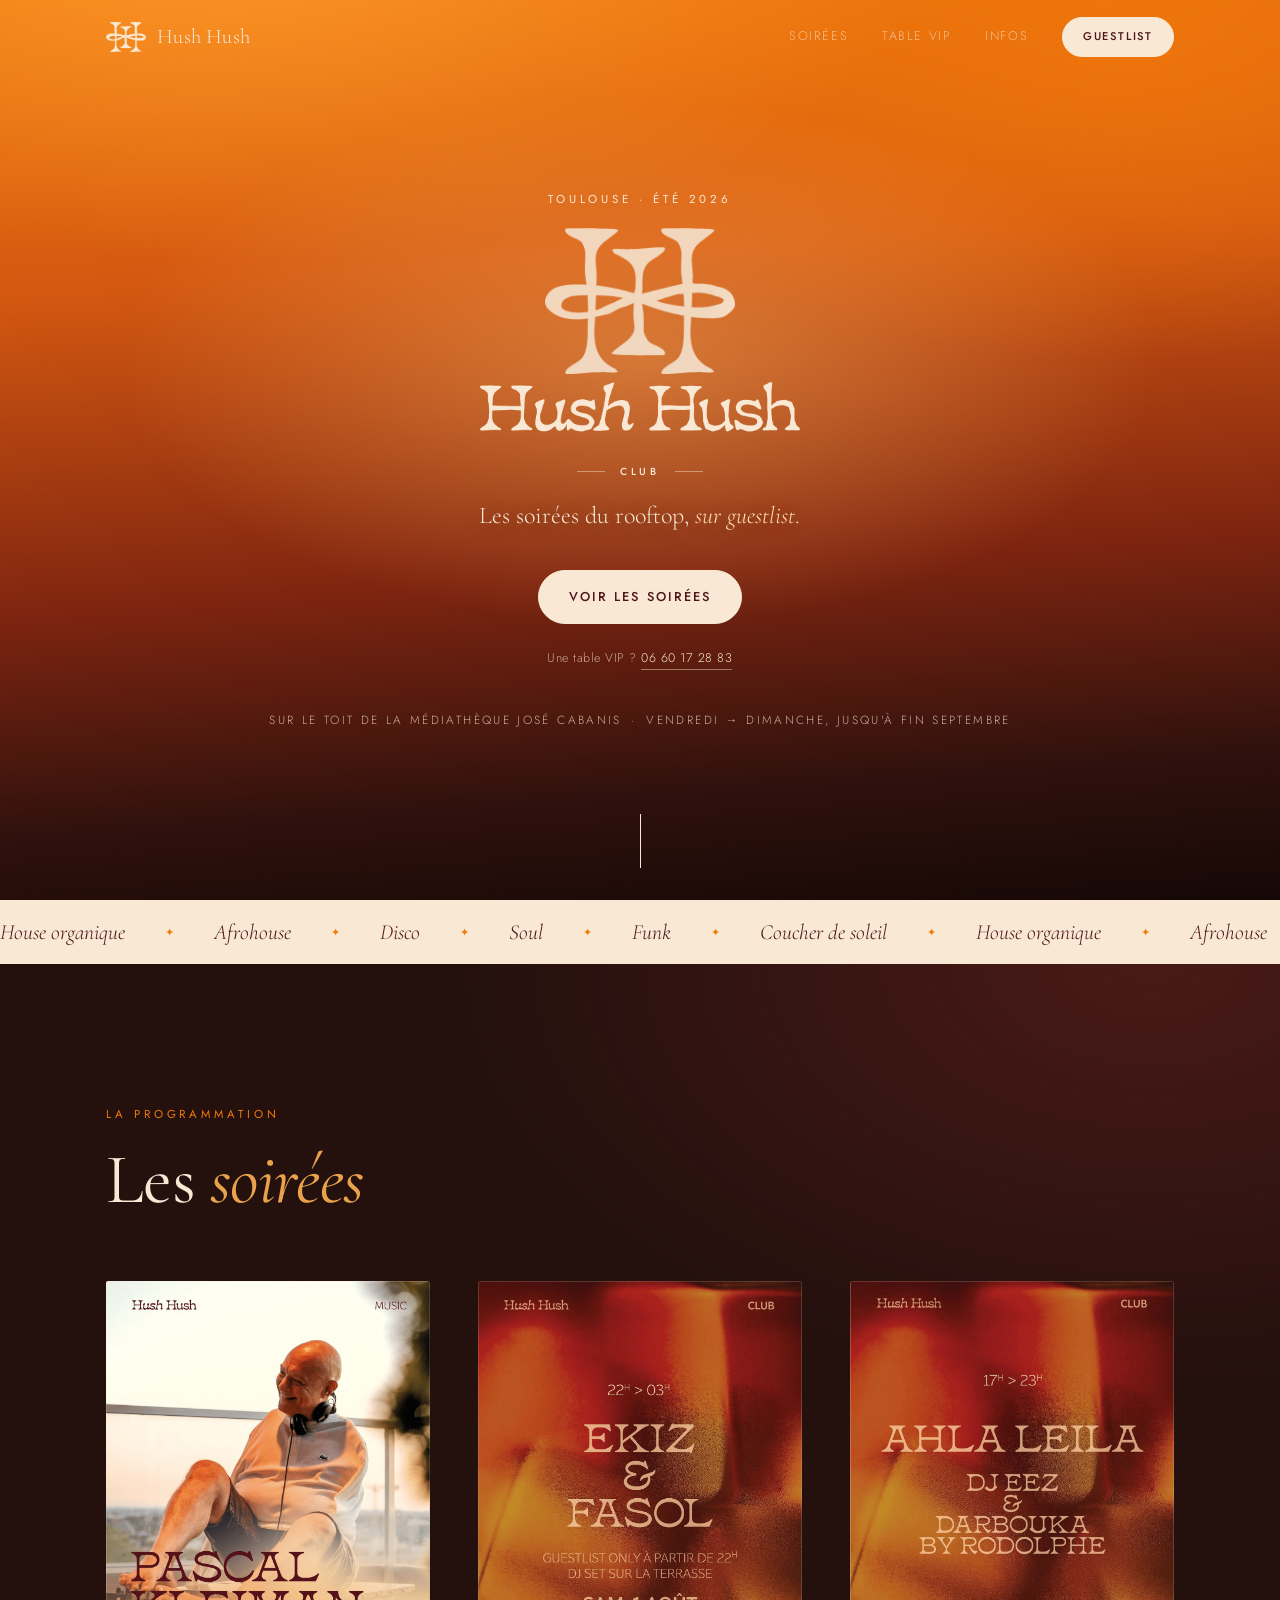
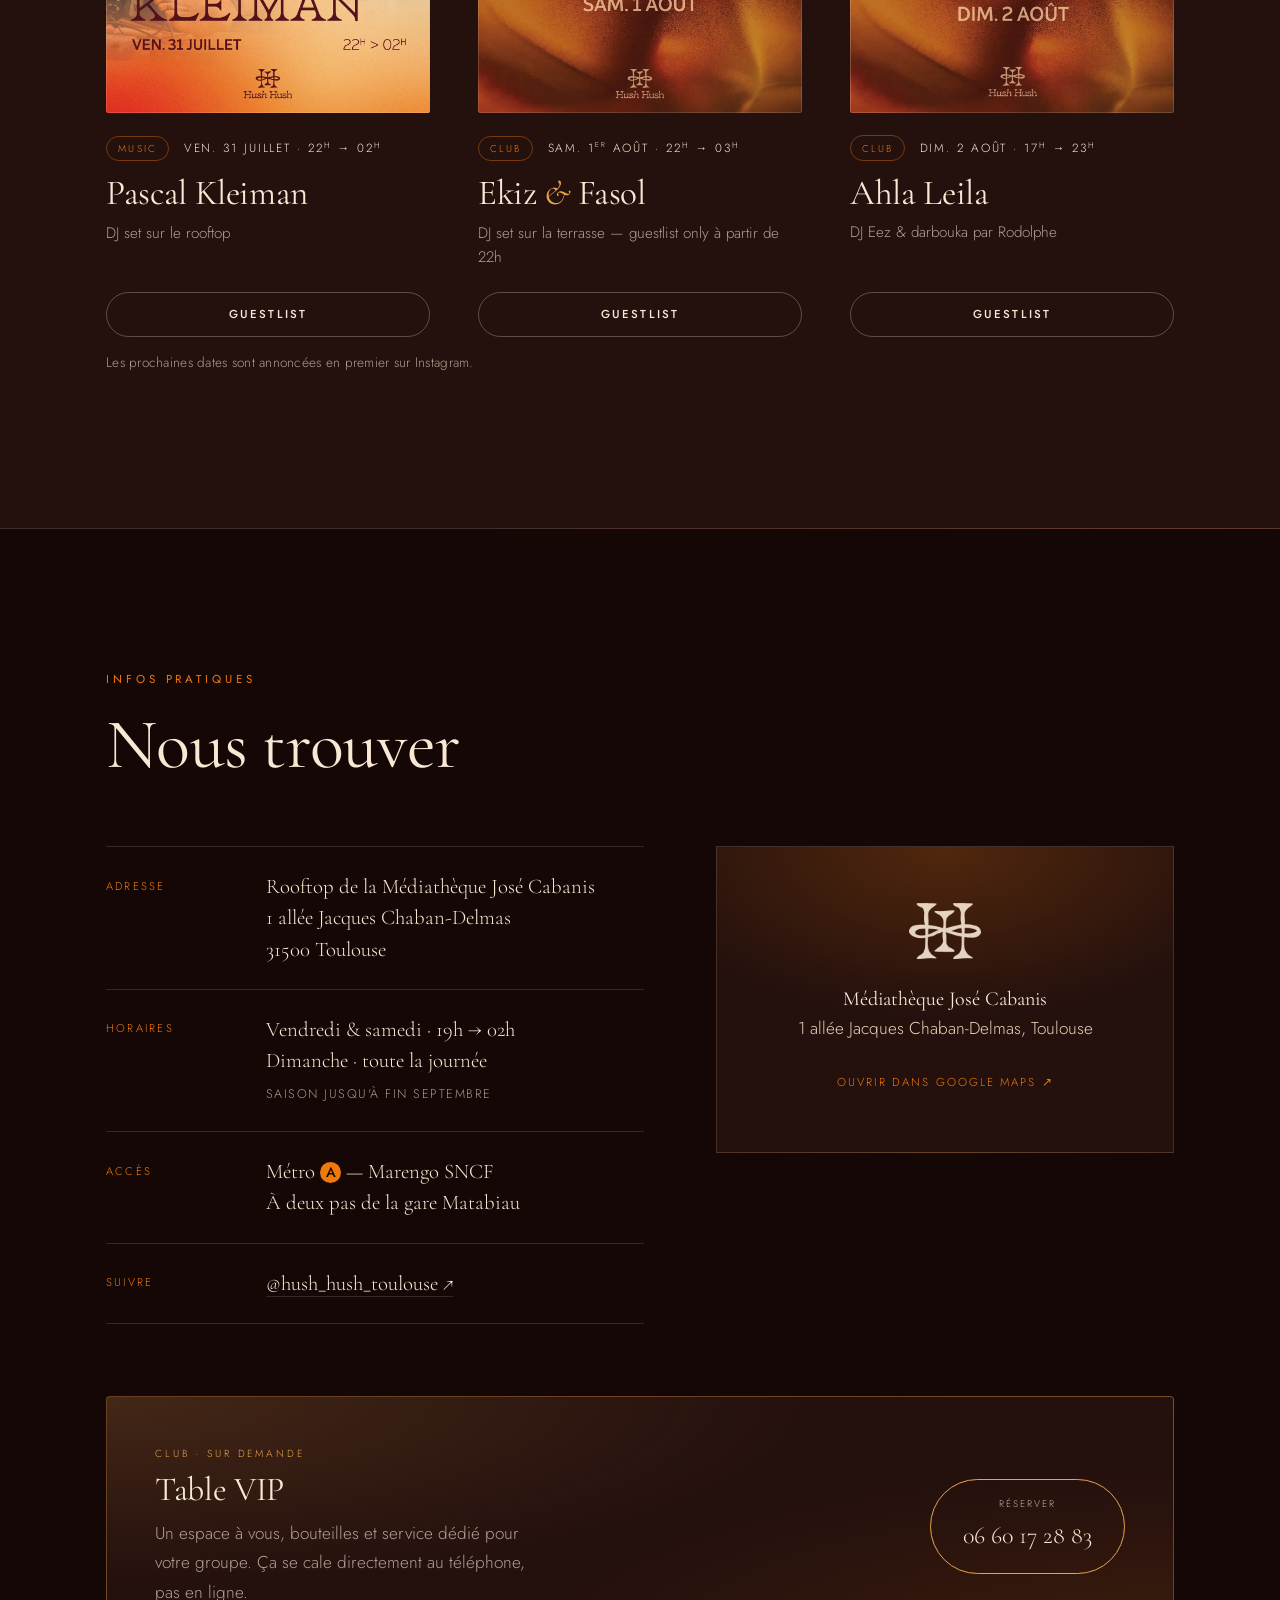
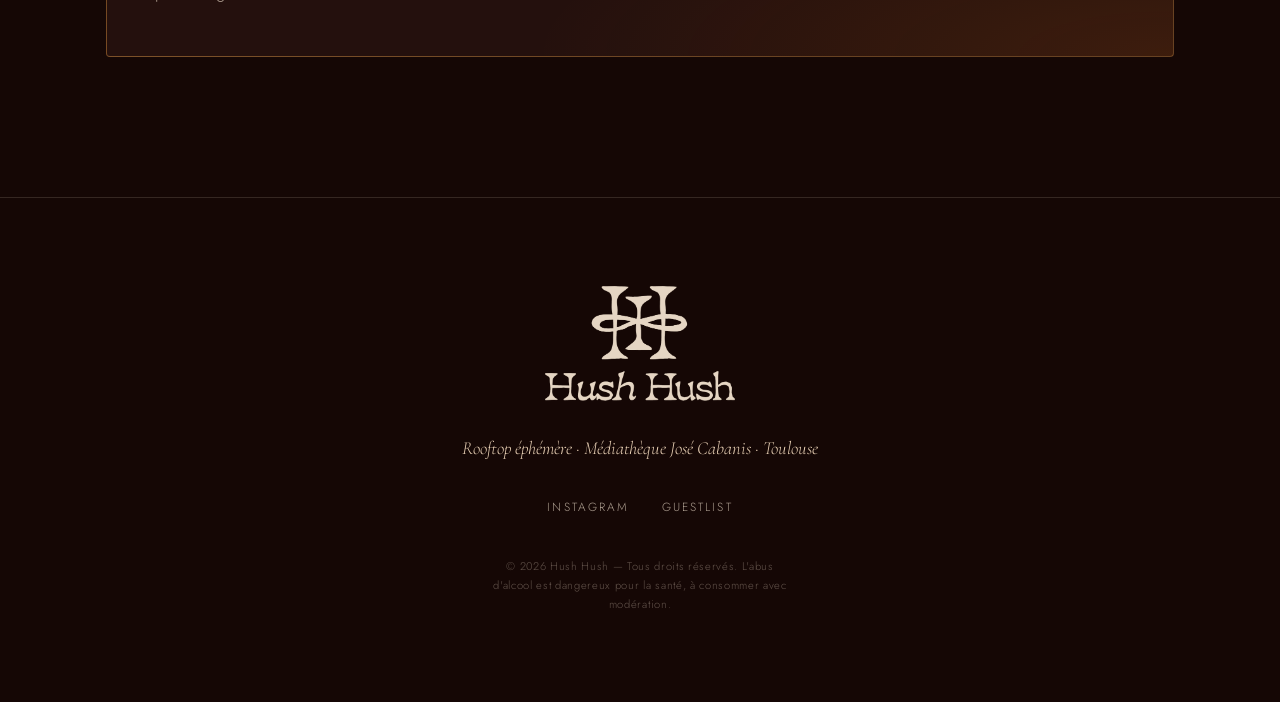
==== index.html @ 7fce8747 "Pointage à l'entrée, session persistante et config centralisée - config.js : seul fichier à changer " ====
<!DOCTYPE html>
<html lang="fr">
<head>
<meta charset="utf-8">
<meta name="viewport" content="width=device-width, initial-scale=1, viewport-fit=cover">
<title>Hush Hush — Guestlist & soirées</title>
<meta name="description" content="Hush Hush Club : les soirées du rooftop, la guestlist pour entrer et les tables VIP. Uniquement le club.">
<meta name="theme-color" content="#1B0A09">
<!-- Démo privée : pas d'indexation, le lien reste introuvable sur Google.
     Pensé pour être diffusé en story Instagram, pas référencé. -->
<meta name="robots" content="noindex, nofollow">
<link rel="icon" href="assets/favicon.png" type="image/png">
<link rel="apple-touch-icon" href="assets/favicon.png">

<meta property="og:type" content="website">
<meta property="og:title" content="Hush Hush — Guestlist & soirées">
<meta property="og:description" content="Les soirées du rooftop Hush Hush, et la guestlist pour y entrer.">
<meta property="og:image" content="assets/brand-gradient.jpg">
<meta property="og:locale" content="fr_FR">
<meta name="twitter:card" content="summary_large_image">

<link rel="preconnect" href="https://fonts.googleapis.com">
<link rel="preconnect" href="https://fonts.gstatic.com" crossorigin>
<link href="https://fonts.googleapis.com/css2?family=Cormorant+Garamond:ital,wght@0,300;0,400;0,500;0,600;1,300;1,400&family=Jost:wght@200;300;400;500;600&display=swap" rel="stylesheet">
<link rel="stylesheet" href="styles.css">

<script type="application/ld+json">
{
  "@context": "https://schema.org",
  "@type": "NightClub",
  "name": "Hush Hush",
  "description": "Rooftop éphémère sur le toit de la Médiathèque José Cabanis à Toulouse — soirées et guestlist.",
  "address": {
    "@type": "PostalAddress",
    "streetAddress": "1 allée Jacques Chaban-Delmas",
    "addressLocality": "Toulouse",
    "postalCode": "31500",
    "addressCountry": "FR"
  },
  "sameAs": ["https://www.instagram.com/hush_hush_toulouse/"]
}
</script>
</head>
<body>

<a class="skip" href="#contenu">Aller au contenu</a>

<header class="nav" id="nav">
  <div class="nav__inner">
    <a class="nav__brand" href="#top" aria-label="Hush Hush — accueil">
      <img src="assets/mark-cream.png" alt="" width="46" height="35">
      <span>Hush Hush</span>
    </a>

    <nav class="nav__links" id="menu" aria-label="Navigation principale">
      <a href="#soiree">Soirées</a>
      <a href="#vip">Table VIP</a>
      <a href="#infos">Infos</a>
      <a class="btn btn--sm" href="#soiree">Guestlist</a>
    </nav>

    <button class="burger" id="burger" aria-expanded="false" aria-controls="menu" aria-label="Ouvrir le menu">
      <span></span><span></span>
    </button>
  </div>
</header>

<main id="contenu">

  <!-- ────────── HERO ────────── -->
  <section class="hero" id="top">
    <div class="hero__glow" aria-hidden="true"></div>
    <div class="hero__inner">
      <p class="eyebrow reveal">Toulouse · Été 2026</p>

      <!-- monogramme : une lumière le traverse lentement. Le texte ne bouge pas. -->
      <div class="mark" id="mark" role="img" aria-label="Hush Hush">
        <span class="mark__fill"></span>
        <span class="mark__shine"></span>
      </div>

      <img class="hero__wordmark" src="assets/wordmark-cream.png" alt="" width="900" height="142">

      <!-- reprend le « CLUB » des affiches : ce site ne parle que du club -->
      <p class="hero__club reveal">Club</p>

      <p class="hero__tag reveal">
        Les soirées du rooftop, <em>sur guestlist</em>.
      </p>
      <div class="hero__cta reveal">
        <a class="btn" href="#soiree">Voir les soirées</a>
      </div>

      <!-- les deux entrées possibles, posées dès le premier écran -->
      <p class="hero__vip reveal">
        Une table VIP&nbsp;?
        <a href="tel:+33660172883">06 60 17 28 83</a>
      </p>

      <p class="hero__where reveal">
        <span>Sur le toit de la Médiathèque José Cabanis</span>
        <span class="dot" aria-hidden="true">·</span>
        <span>Vendredi → dimanche, jusqu'à fin septembre</span>
      </p>
    </div>
    <a class="hero__scroll" href="#soiree" aria-label="Faire défiler">
      <span></span>
    </a>
  </section>

  <!-- ────────── MARQUEE ────────── -->
  <div class="marquee" aria-hidden="true">
    <div class="marquee__track">
      <span>House organique</span><i>✦</i><span>Afrohouse</span><i>✦</i><span>Disco</span><i>✦</i>
      <span>Soul</span><i>✦</i><span>Funk</span><i>✦</i><span>Coucher de soleil</span><i>✦</i>
      <span>House organique</span><i>✦</i><span>Afrohouse</span><i>✦</i><span>Disco</span><i>✦</i>
      <span>Soul</span><i>✦</i><span>Funk</span><i>✦</i><span>Coucher de soleil</span><i>✦</i>
    </div>
  </div>

  <!-- ────────── PROGRAMMATION ──────────
       Ordre chronologique dans le HTML ; le JS remonte la prochaine date
       en tête et grise celles qui sont passées. Le bouton de chaque carte
       ouvre la fenêtre d'inscription avec la bonne date déjà chargée. -->
  <section class="section soiree" id="soiree">
    <div class="wrap">
      <div class="head reveal">
        <p class="eyebrow">La programmation</p>
        <h2>Les <em>soirées</em></h2>
      </div>

      <ul class="agenda" id="agenda">
        <li class="event reveal" data-date="2026-07-31" data-slug="pascal-kleiman" data-label="Pascal Kleiman — ven. 31 juillet">
          <figure class="event__poster">
            <img src="assets/affiche-pascal-kleiman.jpg" alt="Affiche : Pascal Kleiman au Hush Hush, vendredi 31 juillet, 22h à 2h" width="1100" height="1467" loading="lazy">
          </figure>
          <div class="event__body">
            <p class="event__meta"><span class="event__kind">Music</span><span class="event__when"><time datetime="2026-07-31">Ven. 31 juillet</time> · 22<i>h</i> → 02<i>h</i></span></p>
            <h3>Pascal Kleiman</h3>
            <p class="event__line">DJ set sur le rooftop</p>
            <button class="event__cta" type="button" data-guestlist>Guestlist</button>
          </div>
        </li>

        <li class="event reveal" data-date="2026-08-01" data-slug="ekiz-fasol" data-label="Ekiz &amp; Fasol — sam. 1er août">
          <figure class="event__poster">
            <img src="assets/affiche-ekiz-fasol.jpg" alt="Affiche : Ekiz &amp; Fasol au Hush Hush, samedi 1er août, 22h à 3h" width="1100" height="1467" loading="lazy">
          </figure>
          <div class="event__body">
            <p class="event__meta"><span class="event__kind">Club</span><span class="event__when"><time datetime="2026-08-01">Sam. 1<sup>er</sup> août</time> · 22<i>h</i> → 03<i>h</i></span></p>
            <h3>Ekiz <span class="amp">&amp;</span> Fasol</h3>
            <p class="event__line">DJ set sur la terrasse — guestlist only à partir de 22h</p>
            <button class="event__cta" type="button" data-guestlist>Guestlist</button>
          </div>
        </li>

        <li class="event reveal" data-date="2026-08-02" data-slug="ahla-leila" data-label="Ahla Leila — dim. 2 août">
          <figure class="event__poster">
            <img src="assets/affiche-ahla-leila.jpg" alt="Affiche : Ahla Leila avec DJ Eez et darbouka par Rodolphe au Hush Hush, dimanche 2 août, 17h à 23h" width="1100" height="1466" loading="lazy">
          </figure>
          <div class="event__body">
            <p class="event__meta"><span class="event__kind">Club</span><span class="event__when"><time datetime="2026-08-02">Dim. 2 août</time> · 17<i>h</i> → 23<i>h</i></span></p>
            <h3>Ahla Leila</h3>
            <p class="event__line">DJ Eez &amp; darbouka par Rodolphe</p>
            <button class="event__cta" type="button" data-guestlist>Guestlist</button>
          </div>
        </li>
      </ul>

      <p class="note reveal" id="agenda-note">Les prochaines dates sont annoncées en premier sur Instagram.</p>
    </div>
  </section>

  <!-- ────────── INFOS ────────── -->
  <section class="section infos" id="infos">
    <div class="wrap">
      <div class="head reveal">
        <p class="eyebrow">Infos pratiques</p>
        <h2>Nous trouver</h2>
      </div>

      <div class="infos__grid">
        <dl class="infos__list reveal">
          <div>
            <dt>Adresse</dt>
            <dd>
              Rooftop de la Médiathèque José Cabanis<br>
              1 allée Jacques Chaban-Delmas<br>
              31500 Toulouse
            </dd>
          </div>
          <div>
            <dt>Horaires</dt>
            <dd>
              Vendredi &amp; samedi · 19h → 02h<br>
              Dimanche · toute la journée<br>
              <em>Saison jusqu'à fin septembre</em>
            </dd>
          </div>
          <div>
            <dt>Accès</dt>
            <dd>
              Métro <b class="metro">A</b> — Marengo&nbsp;SNCF<br>
              À deux pas de la gare Matabiau
            </dd>
          </div>
          <div>
            <dt>Suivre</dt>
            <dd>
              <a href="https://www.instagram.com/hush_hush_toulouse/" target="_blank" rel="noopener">@hush_hush_toulouse ↗</a>
            </dd>
          </div>
        </dl>

        <a class="map reveal" href="https://www.google.com/maps/search/?api=1&query=M%C3%A9diath%C3%A8que+Jos%C3%A9+Cabanis%2C+1+all%C3%A9e+Jacques+Chaban-Delmas%2C+31500+Toulouse" target="_blank" rel="noopener">
          <div class="map__inner">
            <img src="assets/mark-cream.png" alt="" width="80" height="62">
            <p><strong>Médiathèque José Cabanis</strong><br>1 allée Jacques Chaban-Delmas, Toulouse</p>
            <span class="map__cta">Ouvrir dans Google Maps ↗</span>
          </div>
        </a>
      </div>

      <!-- Les tables VIP ne passent pas par la guestlist : elles se traitent
           de vive voix, d'où le seul numéro et aucun formulaire. -->
      <div class="vip reveal" id="vip">
        <div class="vip__text">
          <p class="vip__label">Club · Sur demande</p>
          <h3>Table VIP</h3>
          <p>
            Un espace à vous, bouteilles et service dédié pour votre groupe.
            Ça se cale directement au téléphone, pas en ligne.
          </p>
        </div>
        <a class="vip__phone" href="tel:+33660172883">
          <span class="vip__phone-label">Réserver</span>
          <span class="vip__phone-number">06 60 17 28 83</span>
        </a>
      </div>
    </div>
  </section>

</main>

<!-- ────────── FENÊTRE GUESTLIST ──────────
     Ouverte depuis une carte de soirée : la date est déjà connue, il ne
     reste que le nom et un contact. <dialog> natif : Échap ferme, le focus
     est piégé, aucune dépendance. -->
<dialog class="modale" id="modale-guestlist" aria-labelledby="modale-titre">
  <form class="modale__box" method="dialog" id="form-guestlist" novalidate>
    <button class="modale__fermer" type="button" data-fermer aria-label="Fermer">&times;</button>

    <p class="modale__label">Guestlist</p>
    <h2 class="modale__titre" id="modale-titre">Ekiz &amp; Fasol</h2>
    <p class="modale__quand" id="modale-quand">Sam. 1ᵉʳ août · 22h → 03h</p>

    <div class="modale__champs">
      <div class="field">
        <label for="nom">Nom &amp; prénom</label>
        <input type="text" id="nom" name="nom" autocomplete="name" required placeholder="Votre nom">
      </div>

      <div class="field">
        <label for="contact">Téléphone ou email</label>
        <input type="text" id="contact" name="contact" autocomplete="tel" required placeholder="06 12 34 56 78">
      </div>

      <div class="field">
        <label for="personnes">Combien êtes-vous&nbsp;?</label>
        <select id="personnes" name="personnes">
          <option>1</option><option selected>2</option><option>3</option><option>4</option>
          <option>5</option><option>6</option><option>7</option><option>8+</option>
        </select>
      </div>
    </div>

    <button class="btn modale__envoyer" type="submit">Je m'inscris</button>
    <p class="form__status" id="form-status" role="status" aria-live="polite"></p>

    <p class="modale__note">
      La guestlist, c'est l'entrée. Pour une table VIP&nbsp;:
      <a href="tel:+33660172883">06 60 17 28 83</a>
    </p>
  </form>
</dialog>

<footer class="footer">
  <div class="wrap footer__inner">
    <img class="footer__logo" src="assets/logo-cream.png" alt="Hush Hush" width="1200" height="726" loading="lazy">
    <p class="footer__line">Rooftop éphémère · Médiathèque José Cabanis · Toulouse</p>
    <nav class="footer__nav" aria-label="Liens de pied de page">
      <a href="https://www.instagram.com/hush_hush_toulouse/" target="_blank" rel="noopener">Instagram</a>
      <a href="#soiree">Guestlist</a>
    </nav>
    <p class="footer__legal">© 2026 Hush Hush — Tous droits réservés. L'abus d'alcool est dangereux pour la santé, à consommer avec modération.</p>
  </div>
</footer>

<script src="config.js"></script>
<script src="script.js"></script>
</body>
</html>
---- styles.css ----
/* ══════════════════════════════════════════════════════════
   Hush Hush — Guestlist & soirées
   Palette issue de l'identité : brun profond, crème, orange
   Site volontairement minimal : uniquement le club — les soirées,
   la guestlist pour entrer, et les tables VIP en niche.
   ══════════════════════════════════════════════════════════ */

:root {
  --noir:        #150705;
  --brun-fonce:  #24100D;
  --brun:        #4E1518;
  --brun-clair:  #6E2420;
  --creme:       #F8E8D4;
  --creme-doux:  #E7CFB4;
  --orange:      #F0790C;
  --orange-vif:  #FF9124;
  --or:          #E9A24B;

  --texte:       var(--creme);
  --texte-doux:  rgba(248, 232, 212, .66);
  --ligne:       rgba(248, 232, 212, .14);

  --serif: "Cormorant Garamond", "Iowan Old Style", Georgia, serif;
  --sans:  "Jost", "Avenir Next", -apple-system, BlinkMacSystemFont, "Segoe UI", sans-serif;

  --wrap: 1180px;
  --pad:  clamp(1.25rem, 5vw, 3.5rem);
  --r:    2px;

  --ease: cubic-bezier(.22, .61, .36, 1);
}

*, *::before, *::after { box-sizing: border-box; }

html {
  scroll-behavior: smooth;
  scroll-padding-top: 5rem;
  -webkit-text-size-adjust: 100%;
}

body {
  margin: 0;
  background: var(--noir);
  color: var(--texte);
  font-family: var(--sans);
  font-weight: 300;
  font-size: clamp(1rem, .96rem + .2vw, 1.075rem);
  line-height: 1.72;
  overflow-x: hidden;
  -webkit-font-smoothing: antialiased;
}

/* grain léger sur toute la page */
body::after {
  content: "";
  position: fixed;
  inset: 0;
  z-index: 9999;
  pointer-events: none;
  opacity: .05;
  mix-blend-mode: overlay;
  background-image: url("data:image/svg+xml,%3Csvg xmlns='http://www.w3.org/2000/svg' width='200' height='200'%3E%3Cfilter id='n'%3E%3CfeTurbulence type='fractalNoise' baseFrequency='.85' numOctaves='3'/%3E%3C/filter%3E%3Crect width='200' height='200' filter='url(%23n)'/%3E%3C/svg%3E");
}

img { max-width: 100%; height: auto; display: block; }

a { color: inherit; text-decoration: none; }

::selection { background: var(--orange); color: var(--noir); }

.skip {
  position: absolute; left: -9999px;
  background: var(--creme); color: var(--noir);
  padding: .75rem 1.25rem; z-index: 10000;
}
.skip:focus { left: 1rem; top: 1rem; }

:focus-visible {
  outline: 2px solid var(--orange-vif);
  outline-offset: 3px;
}

.wrap {
  width: 100%;
  max-width: var(--wrap);
  margin-inline: auto;
  padding-inline: var(--pad);
}

/* ─────────── Typographie ─────────── */

h1, h2, h3 {
  font-family: var(--serif);
  font-weight: 400;
  line-height: 1.06;
  letter-spacing: -.01em;
  margin: 0;
}

h2 {
  font-size: clamp(2.4rem, 1.4rem + 4.2vw, 4.4rem);
}

h2 em, h1 em {
  font-style: italic;
  color: var(--or);
}

h3 {
  font-size: clamp(1.6rem, 1.3rem + 1.2vw, 2.2rem);
}

.eyebrow {
  font-family: var(--sans);
  font-size: .72rem;
  font-weight: 400;
  letter-spacing: .34em;
  text-transform: uppercase;
  color: var(--orange);
  margin: 0 0 1.1rem;
}

.lead {
  font-size: clamp(1.08rem, 1rem + .45vw, 1.3rem);
  color: var(--creme-doux);
  line-height: 1.68;
}

.head { margin-bottom: clamp(2.5rem, 5vw, 4rem); max-width: 46ch; }
.head .lead { margin-top: 1.5rem; }

.note {
  font-size: .85rem;
  color: var(--texte-doux);
  letter-spacing: .02em;
}

/* ─────────── Boutons ─────────── */

.btn {
  display: inline-flex;
  align-items: center;
  justify-content: center;
  gap: .5rem;
  padding: .95rem 1.9rem;
  border: 1px solid var(--creme);
  border-radius: 100px;
  background: var(--creme);
  color: var(--brun);
  font-family: var(--sans);
  font-size: .8rem;
  font-weight: 500;
  letter-spacing: .16em;
  text-transform: uppercase;
  cursor: pointer;
  transition: background .4s var(--ease), color .4s var(--ease),
              border-color .4s var(--ease), transform .3s var(--ease);
}
.btn:hover {
  background: var(--orange);
  border-color: var(--orange);
  color: var(--noir);
  transform: translateY(-2px);
}

.btn--ghost {
  background: transparent;
  color: var(--creme);
  border-color: var(--ligne);
}
.btn--ghost:hover {
  background: transparent;
  border-color: var(--creme);
  color: var(--creme);
}

.btn--sm { padding: .6rem 1.25rem; font-size: .7rem; }

/* ─────────── Navigation ─────────── */

.nav {
  position: fixed;
  inset: 0 0 auto;
  z-index: 900;
  transition: background .45s var(--ease), backdrop-filter .45s var(--ease),
              border-color .45s var(--ease);
  border-bottom: 1px solid transparent;
}

.nav.is-stuck {
  background: rgba(21, 7, 5, .82);
  backdrop-filter: blur(16px) saturate(1.4);
  -webkit-backdrop-filter: blur(16px) saturate(1.4);
  border-bottom-color: var(--ligne);
}

.nav__inner {
  max-width: var(--wrap);
  margin-inline: auto;
  padding: 1.05rem var(--pad);
  display: flex;
  align-items: center;
  justify-content: space-between;
  gap: 2rem;
}

.nav__brand {
  position: relative;
  z-index: 2; /* reste au-dessus du panneau mobile */
  display: flex;
  align-items: center;
  gap: .7rem;
  font-family: var(--serif);
  font-size: 1.3rem;
  letter-spacing: .01em;
}
.nav__brand img { width: 40px; height: auto; }

.nav__links {
  display: flex;
  align-items: center;
  gap: 2.1rem;
}

.nav__links a:not(.btn) {
  font-size: .78rem;
  font-weight: 300;
  letter-spacing: .13em;
  text-transform: uppercase;
  color: var(--texte-doux);
  position: relative;
  padding-block: .2rem;
  transition: color .3s var(--ease);
}
.nav__links a:not(.btn)::after {
  content: "";
  position: absolute;
  left: 0; bottom: 0;
  width: 100%; height: 1px;
  background: var(--orange);
  transform: scaleX(0);
  transform-origin: right;
  transition: transform .4s var(--ease);
}
.nav__links a:not(.btn):hover { color: var(--creme); }
.nav__links a:not(.btn):hover::after { transform: scaleX(1); transform-origin: left; }

.burger {
  display: none;
  width: 44px; height: 44px;
  border: 0; background: none; padding: 0;
  cursor: pointer;
  position: relative;
  z-index: 2;
}
.burger span {
  position: absolute;
  left: 11px;
  width: 22px; height: 1px;
  background: var(--creme);
  transition: transform .4s var(--ease), opacity .3s var(--ease);
}
.burger span:nth-child(1) { top: 19px; }
.burger span:nth-child(2) { top: 25px; }
.burger[aria-expanded="true"] span:nth-child(1) { transform: translateY(3px) rotate(45deg); }
.burger[aria-expanded="true"] span:nth-child(2) { transform: translateY(-3px) rotate(-45deg); }

/* ─────────── Hero ─────────── */

.hero {
  position: relative;
  min-height: 100svh;
  display: grid;
  place-items: center;
  text-align: center;
  padding: 6.5rem var(--pad) 4.5rem;
  overflow: hidden;
  isolation: isolate;
}

/* reprise du dégradé de la marque : panache orange sur crème */
.hero__glow {
  position: absolute;
  inset: 0;
  z-index: -1;
  background:
    radial-gradient(58% 42% at 50% 40%,  rgba(255, 186, 106, .42) 0%, rgba(255, 186, 106, 0) 70%),
    radial-gradient(85% 55% at 18% -6%,  rgba(255, 158, 48, .75) 0%, rgba(255, 158, 48, 0) 64%),
    radial-gradient(75% 55% at 88% 6%,   rgba(243, 120, 10, .68) 0%, rgba(243, 120, 10, 0) 62%),
    linear-gradient(176deg, #EE7409 0%, #D45710 30%, #7E240F 62%, #2E100C 85%, var(--noir) 100%);
  animation: drift 26s var(--ease) infinite alternate;
}

@keyframes drift {
  from { transform: scale(1)    translate3d(0, 0, 0); }
  to   { transform: scale(1.09) translate3d(-1.5%, 1.5%, 0); }
}

.hero__inner {
  position: relative;
  max-width: 780px;
}

.hero .eyebrow { color: var(--creme); opacity: .85; }

/* ══════ Monogramme ══════
   Le PNG du monogramme sert de MASQUE : ce qu'on peint dessous
   n'apparaît qu'à l'intérieur du trait. Une lumière chaude le
   traverse lentement — c'est tout. Aucun relief, aucune ombre portée. */

.mark {
  position: relative;
  width: min(190px, 40vw);
  aspect-ratio: 400 / 308;
  margin: 0 auto .5rem;
  animation: markIn 1.4s var(--ease) .15s both;
}

.mark__fill,
.mark__shine {
  position: absolute;
  inset: 0;
  -webkit-mask: url("assets/mark-cream.png") center / contain no-repeat;
  mask: url("assets/mark-cream.png") center / contain no-repeat;
}

/* base très légèrement en retrait : c'est ce qui rend le passage lisible */
.mark__fill { background: rgba(245, 229, 209, .88); }

.mark__shine {
  background: linear-gradient(
    100deg,
    transparent 34%,
    rgba(255, 249, 238, .4) 43%,
    #FFFDF7 50%,
    rgba(255, 249, 238, .4) 57%,
    transparent 66%
  );
  background-size: 260% 100%;
  background-repeat: no-repeat;
  animation: markShine 7s var(--ease) 1.2s infinite;
}

@keyframes markIn {
  from { opacity: 0; transform: translateY(14px); filter: blur(6px); }
  to   { opacity: 1; transform: none;             filter: blur(0); }
}

/* la lumière traverse, puis longue pause avant le passage suivant */
@keyframes markShine {
  0%        { background-position: 175% 0; }
  20%, 100% { background-position: -75% 0; }
}

.hero__wordmark {
  width: min(320px, 62vw);
  margin: 0 auto clamp(1.25rem, 2.5vw, 1.9rem);
  animation: markIn 1.4s var(--ease) .3s both;
}

/* petit bandeau « Club », repris du coin des affiches */
.hero__club {
  margin: 0 0 1.1rem;
  font-size: .64rem;
  font-weight: 500;
  letter-spacing: .38em;
  text-transform: uppercase;
  color: var(--creme);
}
.hero__club::before,
.hero__club::after {
  content: "";
  display: inline-block;
  width: 1.8rem;
  height: 1px;
  background: rgba(248, 232, 212, .45);
  vertical-align: .28em;
  margin-inline: .9rem;
}

/* le renvoi VIP, discret mais présent dès le premier écran */
.hero__vip {
  margin: 1.5rem 0 0;
  font-size: .78rem;
  letter-spacing: .04em;
  color: rgba(248, 232, 212, .68);
}
.hero__vip a {
  color: var(--creme);
  border-bottom: 1px solid rgba(248, 232, 212, .45);
  padding-bottom: .1rem;
  white-space: nowrap;
  transition: border-color .3s var(--ease);
}
.hero__vip a:hover { border-bottom-color: var(--creme); }

.hero__tag {
  font-family: var(--serif);
  font-size: clamp(1.15rem, .98rem + .7vw, 1.5rem);
  line-height: 1.5;
  color: var(--creme);
  margin: 0 auto;
  max-width: 44ch;
  text-shadow: 0 2px 24px rgba(21, 7, 5, .35);
}
.hero__tag em { font-style: italic; color: #FFE0B8; }

.hero__cta {
  display: flex;
  flex-wrap: wrap;
  gap: .9rem;
  justify-content: center;
  margin-top: clamp(1.75rem, 3vw, 2.25rem);
}

.hero__where {
  margin-top: clamp(1.75rem, 3.5vw, 2.5rem);
  font-size: .74rem;
  letter-spacing: .2em;
  text-transform: uppercase;
  color: rgba(248, 232, 212, .72);
  display: flex;
  flex-wrap: wrap;
  gap: .6rem;
  justify-content: center;
}
.hero__where .dot { color: var(--or); }

.hero__scroll {
  position: absolute;
  bottom: 2rem;
  left: 50%;
  translate: -50% 0;
  width: 1px; height: 54px;
  background: rgba(248, 232, 212, .28);
  overflow: hidden;
}
.hero__scroll span {
  position: absolute;
  inset: 0;
  background: var(--creme);
  animation: scrollLine 2.4s var(--ease) infinite;
}
@keyframes scrollLine {
  0%   { transform: translateY(-100%); }
  50%  { transform: translateY(0); }
  100% { transform: translateY(100%); }
}

/* ─────────── Marquee ─────────── */

.marquee {
  background: var(--creme);
  color: var(--brun);
  padding: .85rem 0;
  overflow: hidden;
  white-space: nowrap;
}
.marquee__track {
  display: inline-flex;
  align-items: center;
  gap: 2.5rem;
  animation: slide 38s linear infinite;
  will-change: transform;
}
.marquee span {
  font-family: var(--serif);
  font-size: 1.35rem;
  font-style: italic;
}
.marquee i { color: var(--orange); font-style: normal; font-size: .7rem; }
@keyframes slide {
  to { transform: translateX(-50%); }
}

/* ─────────── Sections ─────────── */

.section {
  padding-block: clamp(5rem, 11vw, 9.5rem);
  position: relative;
}

/* ─────────── Programmation ─────────── */

.soiree {
  background:
    radial-gradient(90% 60% at 90% 0%, rgba(110, 36, 32, .5) 0%, rgba(110, 36, 32, 0) 60%),
    var(--brun-fonce);
  border-bottom: 1px solid var(--ligne);
}

.agenda {
  list-style: none;
  margin: 0;
  padding: 0;
  display: grid;
  grid-template-columns: repeat(auto-fit, minmax(min(100%, 17rem), 1fr));
  gap: clamp(2rem, 4vw, 3rem);
}

.event {
  display: flex;
  flex-direction: column;
  transition: opacity .5s var(--ease);
}

.event__poster {
  position: relative;
  margin: 0 0 1.4rem;
  overflow: hidden;
  border-radius: var(--r);
}
.event__poster img {
  width: 100%;
  display: block;
  transition: transform .8s var(--ease);
}
.event:hover .event__poster img { transform: scale(1.035); }
.event__poster::after {
  content: "";
  position: absolute;
  inset: 0;
  border: 1px solid rgba(248, 232, 212, .16);
  border-radius: var(--r);
  pointer-events: none;
}

/* colonne étirable : c'est ce qui permet au bouton de se caler en bas */
.event__body {
  display: flex;
  flex-direction: column;
  flex: 1;
}

.event__meta {
  display: flex;
  flex-wrap: wrap;
  align-items: center;
  gap: .6rem .9rem;
  margin: 0 0 .8rem;
}
.event__kind {
  font-size: .62rem;
  letter-spacing: .22em;
  text-transform: uppercase;
  color: var(--orange);
  border: 1px solid rgba(240, 121, 12, .4);
  border-radius: 100px;
  padding: .2rem .7rem;
}
.event__when {
  font-size: .74rem;
  letter-spacing: .16em;
  text-transform: uppercase;
  color: var(--creme);
}
.event__when i { font-style: normal; font-size: .7em; vertical-align: .45em; }
.event__when sup { font-size: .6em; }

.event h3 { margin: 0 0 .6rem; }
.event h3 .amp { font-style: italic; color: var(--or); }

.event__line {
  margin: 0 0 1.4rem;
  color: var(--texte-doux);
  font-size: .95rem;
  line-height: 1.6;
}

/* bouton pleine largeur, aligné en bas de carte quel que soit le texte
   au-dessus : les trois cartes gardent la même ligne de base */
.event__cta {
  margin-top: auto;
  width: 100%;
  padding: .85rem 1.25rem;
  border: 1px solid rgba(248, 232, 212, .28);
  border-radius: 100px;
  background: transparent;
  color: var(--creme);
  font-family: var(--sans);
  font-size: .72rem;
  font-weight: 500;
  letter-spacing: .18em;
  text-transform: uppercase;
  cursor: pointer;
  transition: background .35s var(--ease), color .35s var(--ease),
              border-color .35s var(--ease);
}
.event__cta:hover {
  background: var(--creme);
  border-color: var(--creme);
  color: var(--brun);
}

/* posé par le JS : soirée déjà passée.
   Sélecteur volontairement plus fort que .reveal.is-in, sinon
   l'apparition au scroll remet l'opacité à 1. */
.agenda .event.is-passe { opacity: .45; }
.agenda .event.is-passe:hover { opacity: .8; }

/* posé par le JS : prochaine date, remontée en tête de grille */
.event.is-prochain { order: -1; }
.event.is-prochain .event__kind {
  background: var(--orange);
  border-color: var(--orange);
  color: var(--noir);
}

/* ─────────── Infos ─────────── */

.infos { background: var(--noir); }

.infos__grid {
  display: grid;
  grid-template-columns: minmax(0, 1fr) minmax(0, .85fr);
  gap: clamp(2.5rem, 6vw, 4.5rem);
  align-items: start;
}

.infos__list { margin: 0; }
.infos__list > div {
  padding: 1.5rem 0;
  border-bottom: 1px solid var(--ligne);
  display: grid;
  grid-template-columns: 8.5rem minmax(0, 1fr);
  gap: 1.5rem;
}
.infos__list > div:first-child { border-top: 1px solid var(--ligne); }
dt {
  font-size: .7rem;
  letter-spacing: .2em;
  text-transform: uppercase;
  color: var(--orange);
  padding-top: .35rem;
}
dd {
  margin: 0;
  font-family: var(--serif);
  font-size: 1.3rem;
  line-height: 1.5;
  color: var(--creme);
}
dd em { font-family: var(--sans); font-size: .78rem; letter-spacing: .12em; text-transform: uppercase; color: var(--texte-doux); font-style: normal; }
dd a { border-bottom: 1px solid var(--ligne); transition: border-color .3s var(--ease); }
dd a:hover { border-bottom-color: var(--orange); }

.metro {
  display: inline-grid;
  place-items: center;
  width: 1.5em; height: 1.5em;
  border-radius: 50%;
  background: var(--orange);
  color: var(--noir);
  font-family: var(--sans);
  font-size: .68em;
  font-weight: 500;
  vertical-align: .1em;
}

.map {
  display: block;
  border: 1px solid var(--ligne);
  background:
    radial-gradient(100% 80% at 50% 0%, rgba(240, 121, 12, .22) 0%, rgba(240, 121, 12, 0) 70%),
    var(--brun-fonce);
  transition: border-color .4s var(--ease), transform .4s var(--ease);
}
.map:hover { border-color: rgba(248, 232, 212, .4); transform: translateY(-3px); }
.map__inner {
  padding: clamp(2.5rem, 5vw, 3.5rem) 2rem;
  text-align: center;
}
.map__inner img { width: 72px; margin: 0 auto 1.5rem; opacity: .9; }
.map__inner p { margin: 0 0 1.5rem; color: var(--creme-doux); line-height: 1.6; }
.map__inner strong { color: var(--creme); font-weight: 400; font-family: var(--serif); font-size: 1.25rem; }
.map__cta {
  font-size: .72rem;
  letter-spacing: .18em;
  text-transform: uppercase;
  color: var(--orange);
}

/* ── Les niches VIP : traitement plus riche que le reste de la page,
   c'est l'offre haut de gamme du club. Aucun formulaire, un seul numéro. ── */
.vip {
  margin-top: clamp(3rem, 6vw, 4.5rem);
  padding: clamp(2rem, 4vw, 3rem) clamp(1.75rem, 4vw, 3rem);
  border: 1px solid rgba(233, 162, 75, .35);
  border-radius: 4px;
  background:
    radial-gradient(120% 130% at 0% 0%, rgba(233, 162, 75, .16) 0%, rgba(233, 162, 75, 0) 55%),
    radial-gradient(100% 120% at 100% 100%, rgba(240, 121, 12, .12) 0%, rgba(240, 121, 12, 0) 60%),
    var(--brun-fonce);
  display: flex;
  flex-wrap: wrap;
  align-items: center;
  justify-content: space-between;
  gap: 1.75rem 2.5rem;
}
.vip__text { flex: 1 1 20rem; }
.vip__label {
  margin: 0 0 .6rem;
  font-size: .64rem;
  letter-spacing: .28em;
  text-transform: uppercase;
  color: var(--or);
}
.vip h3 {
  font-size: clamp(1.6rem, 1.3rem + 1vw, 2.1rem);
  margin-bottom: .7rem;
}
.vip__text p:last-child {
  margin: 0;
  color: var(--texte-doux);
  max-width: 38ch;
}

.vip__phone {
  flex: 0 0 auto;
  text-align: center;
  padding: 1rem 2rem;
  border: 1px solid var(--or);
  border-radius: 100px;
  color: var(--creme);
  transition: background .35s var(--ease), color .35s var(--ease),
              transform .35s var(--ease);
}
.vip__phone:hover {
  background: var(--or);
  color: var(--noir);
  transform: translateY(-2px);
}
.vip__phone-label {
  display: block;
  font-size: .6rem;
  letter-spacing: .22em;
  text-transform: uppercase;
  opacity: .75;
}
.vip__phone-number {
  display: block;
  font-family: var(--serif);
  font-size: 1.5rem;
  margin-top: .2rem;
  white-space: nowrap;
}

/* ─────────── Fenêtre guestlist ─────────── */

.modale {
  width: min(420px, calc(100vw - 2rem));
  padding: 0;
  border: 0;
  background: transparent;
  color: var(--texte);
  overflow: visible;
}
.modale::backdrop {
  background: rgba(12, 4, 3, .78);
  backdrop-filter: blur(6px);
  -webkit-backdrop-filter: blur(6px);
}

.modale__box {
  position: relative;
  padding: clamp(1.75rem, 5vw, 2.5rem);
  border: 1px solid var(--ligne);
  border-radius: 4px;
  background:
    radial-gradient(120% 80% at 50% 0%, rgba(240, 121, 12, .16) 0%, rgba(240, 121, 12, 0) 60%),
    var(--brun-fonce);
  box-shadow: 0 40px 90px -30px rgba(0, 0, 0, .85);
}

.modale[open] .modale__box { animation: modaleIn .35s var(--ease) both; }
@keyframes modaleIn {
  from { opacity: 0; transform: translateY(14px) scale(.985); }
  to   { opacity: 1; transform: none; }
}

.modale__fermer {
  position: absolute;
  top: .5rem; right: .5rem;
  width: 40px; height: 40px;
  border: 0;
  background: none;
  color: var(--texte-doux);
  font-size: 1.6rem;
  line-height: 1;
  cursor: pointer;
  transition: color .3s var(--ease);
}
.modale__fermer:hover { color: var(--creme); }

.modale__label {
  margin: 0 0 .5rem;
  font-size: .62rem;
  letter-spacing: .28em;
  text-transform: uppercase;
  color: var(--orange);
}
.modale__titre {
  font-size: clamp(1.7rem, 1.4rem + 1.4vw, 2.2rem);
  margin: 0 0 .35rem;
}
.modale__titre .amp { font-style: italic; color: var(--or); }
.modale__quand {
  margin: 0 0 1.75rem;
  font-size: .74rem;
  letter-spacing: .14em;
  text-transform: uppercase;
  color: var(--creme-doux);
}

.modale__champs { display: grid; gap: 1.1rem; }

.modale__envoyer { width: 100%; margin-top: 1.5rem; }

.modale__note {
  margin: 1.25rem 0 0;
  font-size: .72rem;
  line-height: 1.6;
  color: rgba(248, 232, 212, .5);
  text-align: center;
}
.modale__note a { color: var(--creme-doux); white-space: nowrap; border-bottom: 1px solid var(--ligne); }

/* état de confirmation : on éteint le formulaire, le message reste */
.modale.is-ok .modale__champs,
.modale.is-ok .modale__envoyer,
.modale.is-ok .modale__note { display: none; }
.modale.is-ok .form__status { text-align: center; font-size: 1rem; }

.field { display: flex; flex-direction: column; gap: .55rem; }

label {
  font-size: .68rem;
  letter-spacing: .2em;
  text-transform: uppercase;
  color: var(--texte-doux);
}
label .opt { text-transform: none; letter-spacing: .04em; opacity: .7; }

input, select {
  width: 100%;
  padding: .95rem 1.1rem;
  background: rgba(248, 232, 212, .05);
  border: 1px solid var(--ligne);
  border-radius: var(--r);
  color: var(--creme);
  font-family: var(--sans);
  font-size: .98rem;
  font-weight: 300;
  transition: border-color .3s var(--ease), background .3s var(--ease);
}
input::placeholder { color: rgba(248, 232, 212, .34); }
input:focus, select:focus {
  outline: none;
  border-color: var(--orange);
  background: rgba(248, 232, 212, .08);
}
input:user-invalid { border-color: #C4574B; }

select {
  appearance: none;
  background-image: url("data:image/svg+xml,%3Csvg xmlns='http://www.w3.org/2000/svg' width='12' height='8' viewBox='0 0 12 8'%3E%3Cpath d='M1 1l5 5 5-5' stroke='%23E7CFB4' stroke-width='1.4' fill='none'/%3E%3C/svg%3E");
  background-repeat: no-repeat;
  background-position: right 1.1rem center;
  padding-right: 2.75rem;
}
select option { background: var(--brun-fonce); color: var(--creme); }

.form__status {
  grid-column: 1 / -1;
  margin: 0;
  min-height: 1.5rem;
  font-size: .88rem;
  color: var(--or);
}
.form__status.is-error { color: #E8897C; }

/* ─────────── Footer ─────────── */

.footer {
  background: var(--noir);
  border-top: 1px solid var(--ligne);
  padding-block: clamp(3.5rem, 7vw, 5.5rem);
  text-align: center;
}
.footer__logo { width: 190px; margin: 0 auto 2rem; opacity: .92; }
.footer__line {
  font-family: var(--serif);
  font-size: 1.15rem;
  font-style: italic;
  color: var(--creme-doux);
  margin: 0 0 2rem;
}
.footer__nav {
  display: flex;
  flex-wrap: wrap;
  gap: 2rem;
  justify-content: center;
  margin-bottom: 2.5rem;
}
.footer__nav a {
  font-size: .74rem;
  letter-spacing: .18em;
  text-transform: uppercase;
  color: var(--texte-doux);
  transition: color .3s var(--ease);
}
.footer__nav a:hover { color: var(--orange); }
.footer__legal {
  margin: 0;
  font-size: .7rem;
  letter-spacing: .06em;
  color: rgba(248, 232, 212, .34);
  max-width: 50ch;
  margin-inline: auto;
  line-height: 1.7;
}

/* ─────────── Apparition au scroll ─────────── */

.reveal {
  opacity: 0;
  transform: translateY(26px);
  transition: opacity .9s var(--ease), transform .9s var(--ease);
}
.reveal.is-in { opacity: 1; transform: none; }

/* ─────────── Responsive ─────────── */

@media (max-width: 940px) {
  .infos__grid { grid-template-columns: minmax(0, 1fr); }
  .head { max-width: none; }
}

@media (max-width: 780px) {
  .burger { display: block; }

  .nav.is-open { background: var(--noir); }

  .nav__links {
    position: fixed;
    inset: 0 0 auto;
    padding: 5.5rem var(--pad) 2.5rem;
    flex-direction: column;
    align-items: flex-start;
    gap: 1.5rem;
    background: var(--noir);
    border-bottom: 1px solid var(--ligne);
    transform: translateY(-100%);
    visibility: hidden;
    transition: transform .5s var(--ease), visibility .5s;
  }
  .nav__links.is-open { transform: none; visibility: visible; }

  /* on fige la page derrière le menu ouvert */
  body.menu-ouvert { overflow: hidden; }
  .nav__links a:not(.btn) { font-size: 1.05rem; letter-spacing: .1em; }
  .nav__links .btn { margin-top: .5rem; }

  .infos__list > div { grid-template-columns: minmax(0, 1fr); gap: .5rem; }

  .vip { flex-direction: column; align-items: flex-start; }
  /* en colonne, la base de 20rem porterait sur la HAUTEUR et creuserait
     un grand vide sous le texte */
  .vip__text { flex: 0 1 auto; }
  .vip__phone { align-self: stretch; }
}

/* ── Téléphone : on desserre le hero et on empile proprement ── */
@media (max-width: 560px) {
  .hero { padding: 5.5rem var(--pad) 3.5rem; }

  .mark { width: min(146px, 36vw); }
  .hero__wordmark { width: min(248px, 60vw); }

  .hero__tag { font-size: 1.02rem; line-height: 1.55; }

  .hero__cta { width: 100%; gap: .7rem; }
  .hero__cta .btn {
    width: 100%;
    max-width: 21rem;
    padding: .85rem 1.5rem;
  }

  /* le point séparateur n'a plus de sens une fois les lignes empilées */
  .hero__where { flex-direction: column; gap: .4rem; font-size: .67rem; }
  .hero__where .dot { display: none; }

  .hero__scroll { display: none; }

  .btn { font-size: .72rem; letter-spacing: .13em; }
  .eyebrow { letter-spacing: .26em; }
}

@media (max-width: 460px) {
  .footer__nav { gap: 1.25rem; }
}

/* ─────────── Accessibilité mouvement ─────────── */

@media (prefers-reduced-motion: reduce) {
  html { scroll-behavior: auto; }
  *, *::before, *::after {
    animation-duration: .001ms !important;
    animation-iteration-count: 1 !important;
    transition-duration: .001ms !important;
  }
  .reveal { opacity: 1; transform: none; }
}

/* ─────────── Impression ─────────── */

@media print {
  .nav, .hero__scroll, .marquee, .modale, body::after { display: none; }
  body { background: #fff; color: #000; }
}
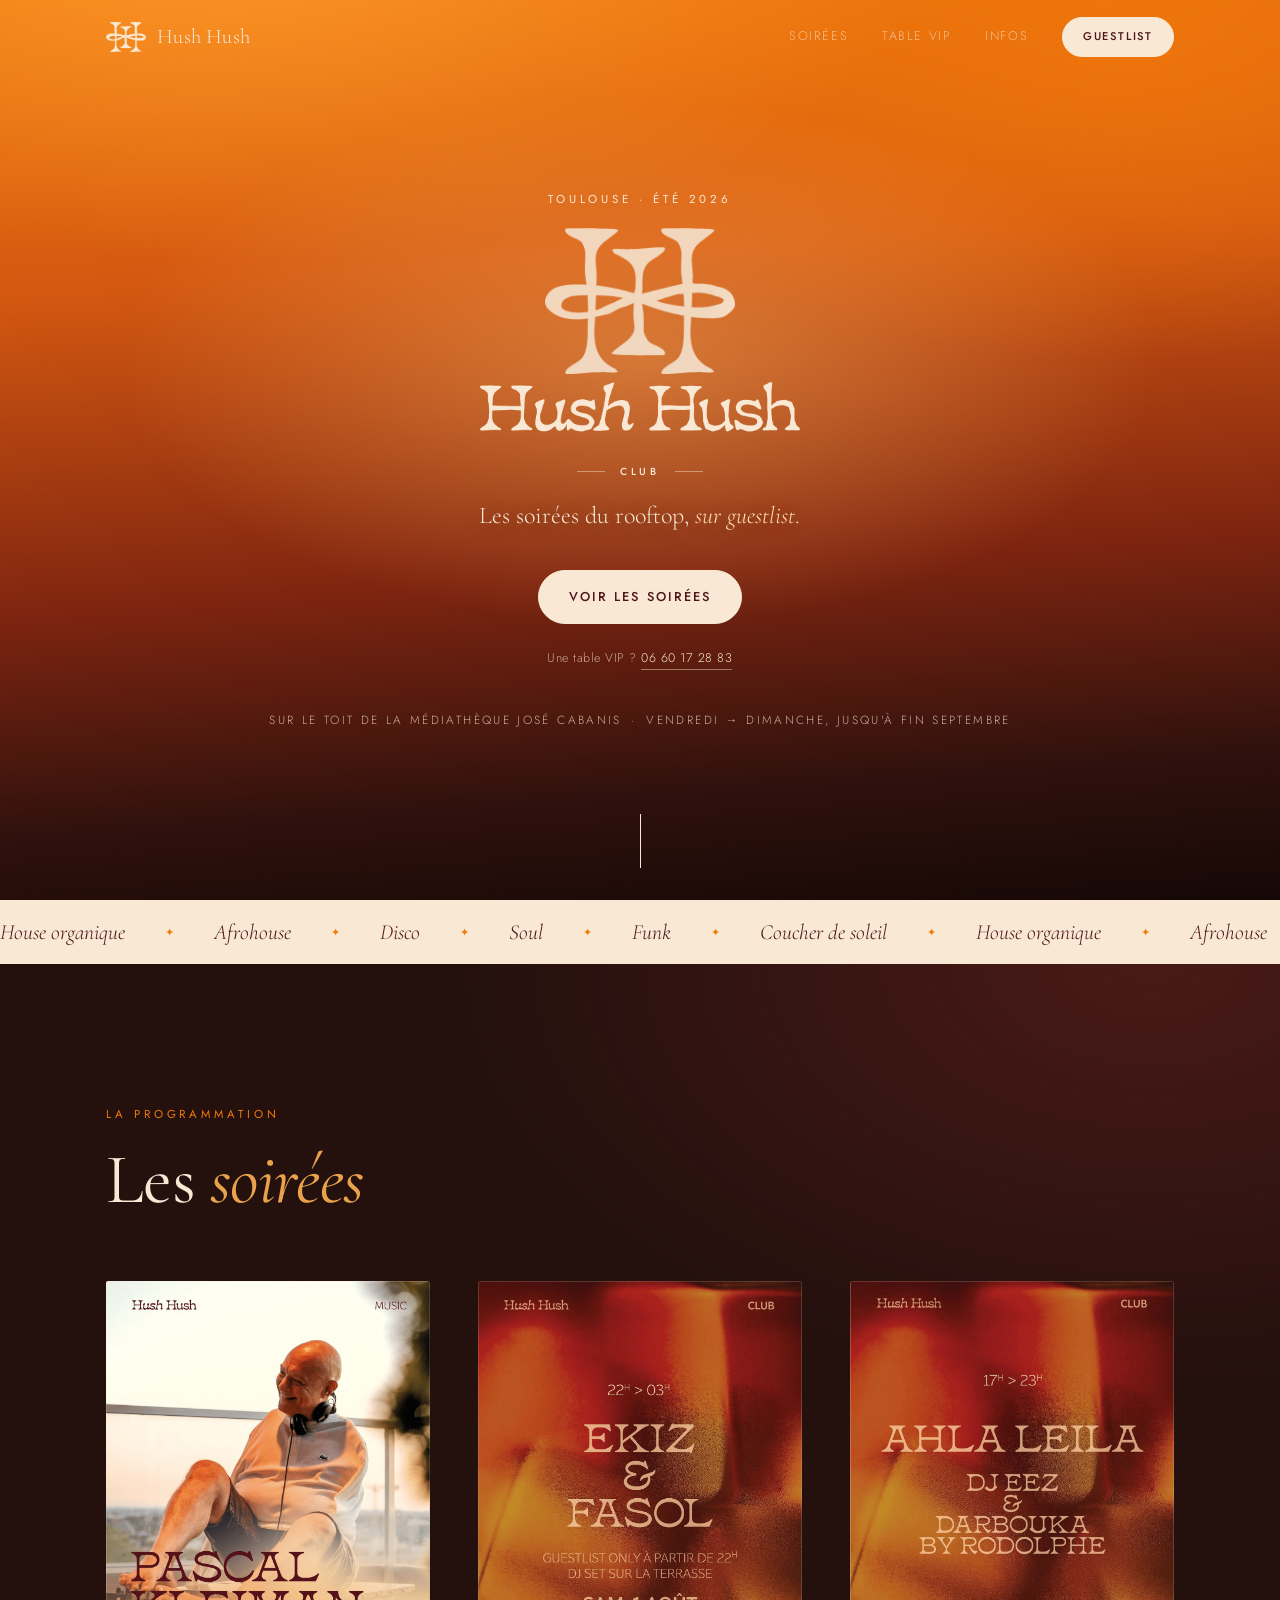
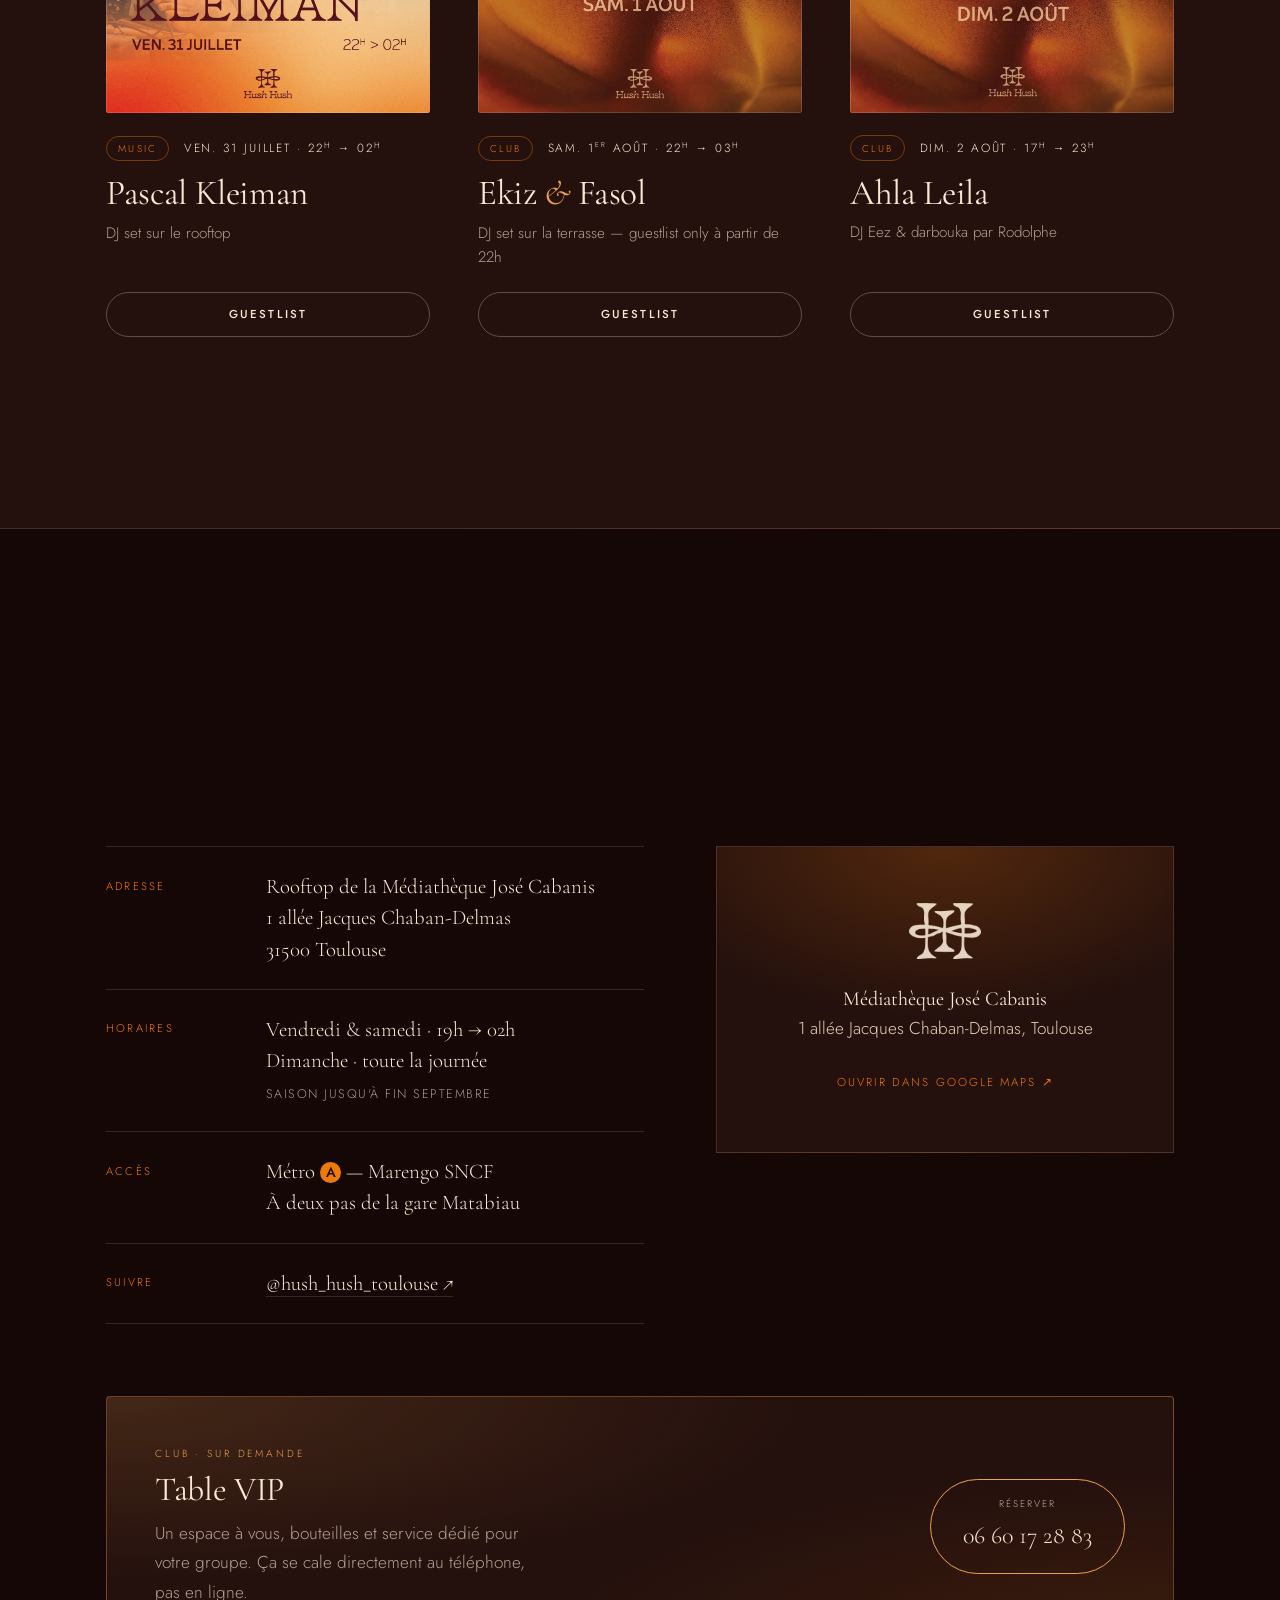
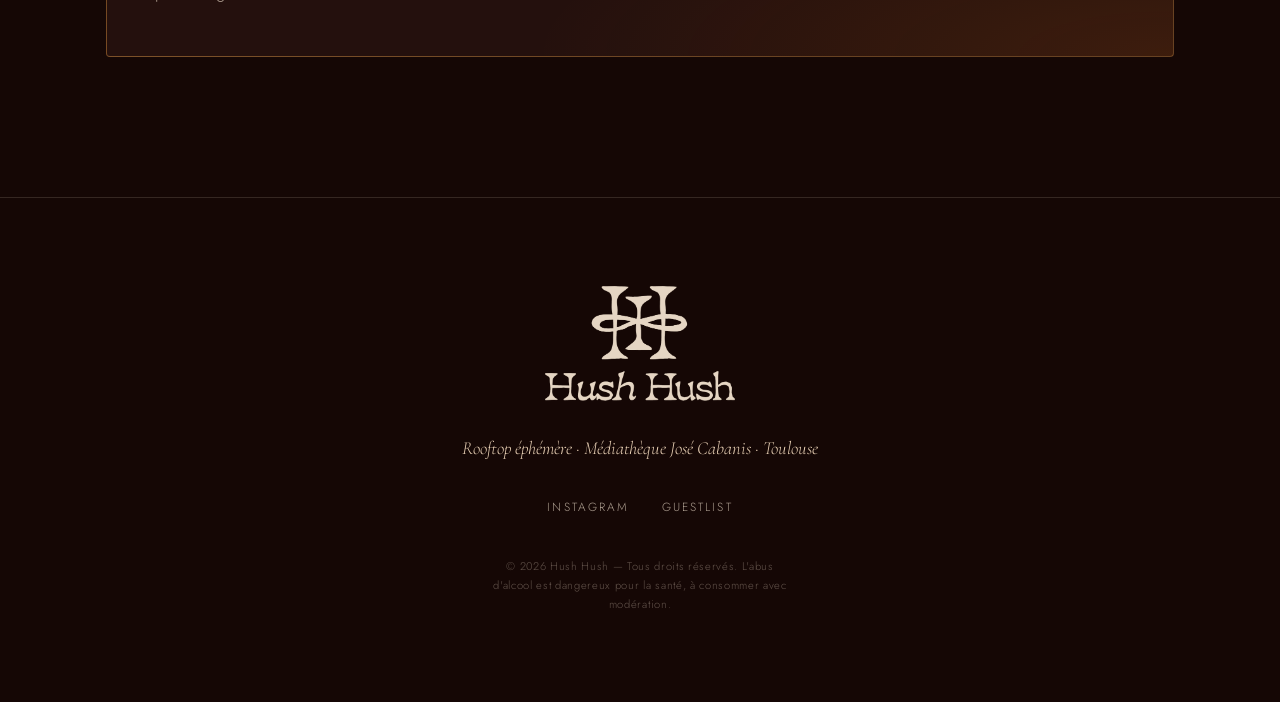
==== commit 77e650ec: "Console : plus jamais d'écran vide sans explication Quand la RLS filtre tout, PostgREST répond 200 a" ====
--- a/index.html
+++ b/index.html
@@ -22,7 +22,7 @@
 <link rel="preconnect" href="https://fonts.googleapis.com">
 <link rel="preconnect" href="https://fonts.gstatic.com" crossorigin>
 <link href="https://fonts.googleapis.com/css2?family=Cormorant+Garamond:ital,wght@0,300;0,400;0,500;0,600;1,300;1,400&family=Jost:wght@200;300;400;500;600&display=swap" rel="stylesheet">
-<link rel="stylesheet" href="styles.css">
+<link rel="stylesheet" href="styles.css?v=202608080202">
 
 <script type="application/ld+json">
 {
@@ -296,7 +296,7 @@
   </div>
 </footer>
 
-<script src="config.js"></script>
-<script src="script.js"></script>
+<script src="config.js?v=202608080202"></script>
+<script src="script.js?v=202608080202"></script>
 </body>
 </html>
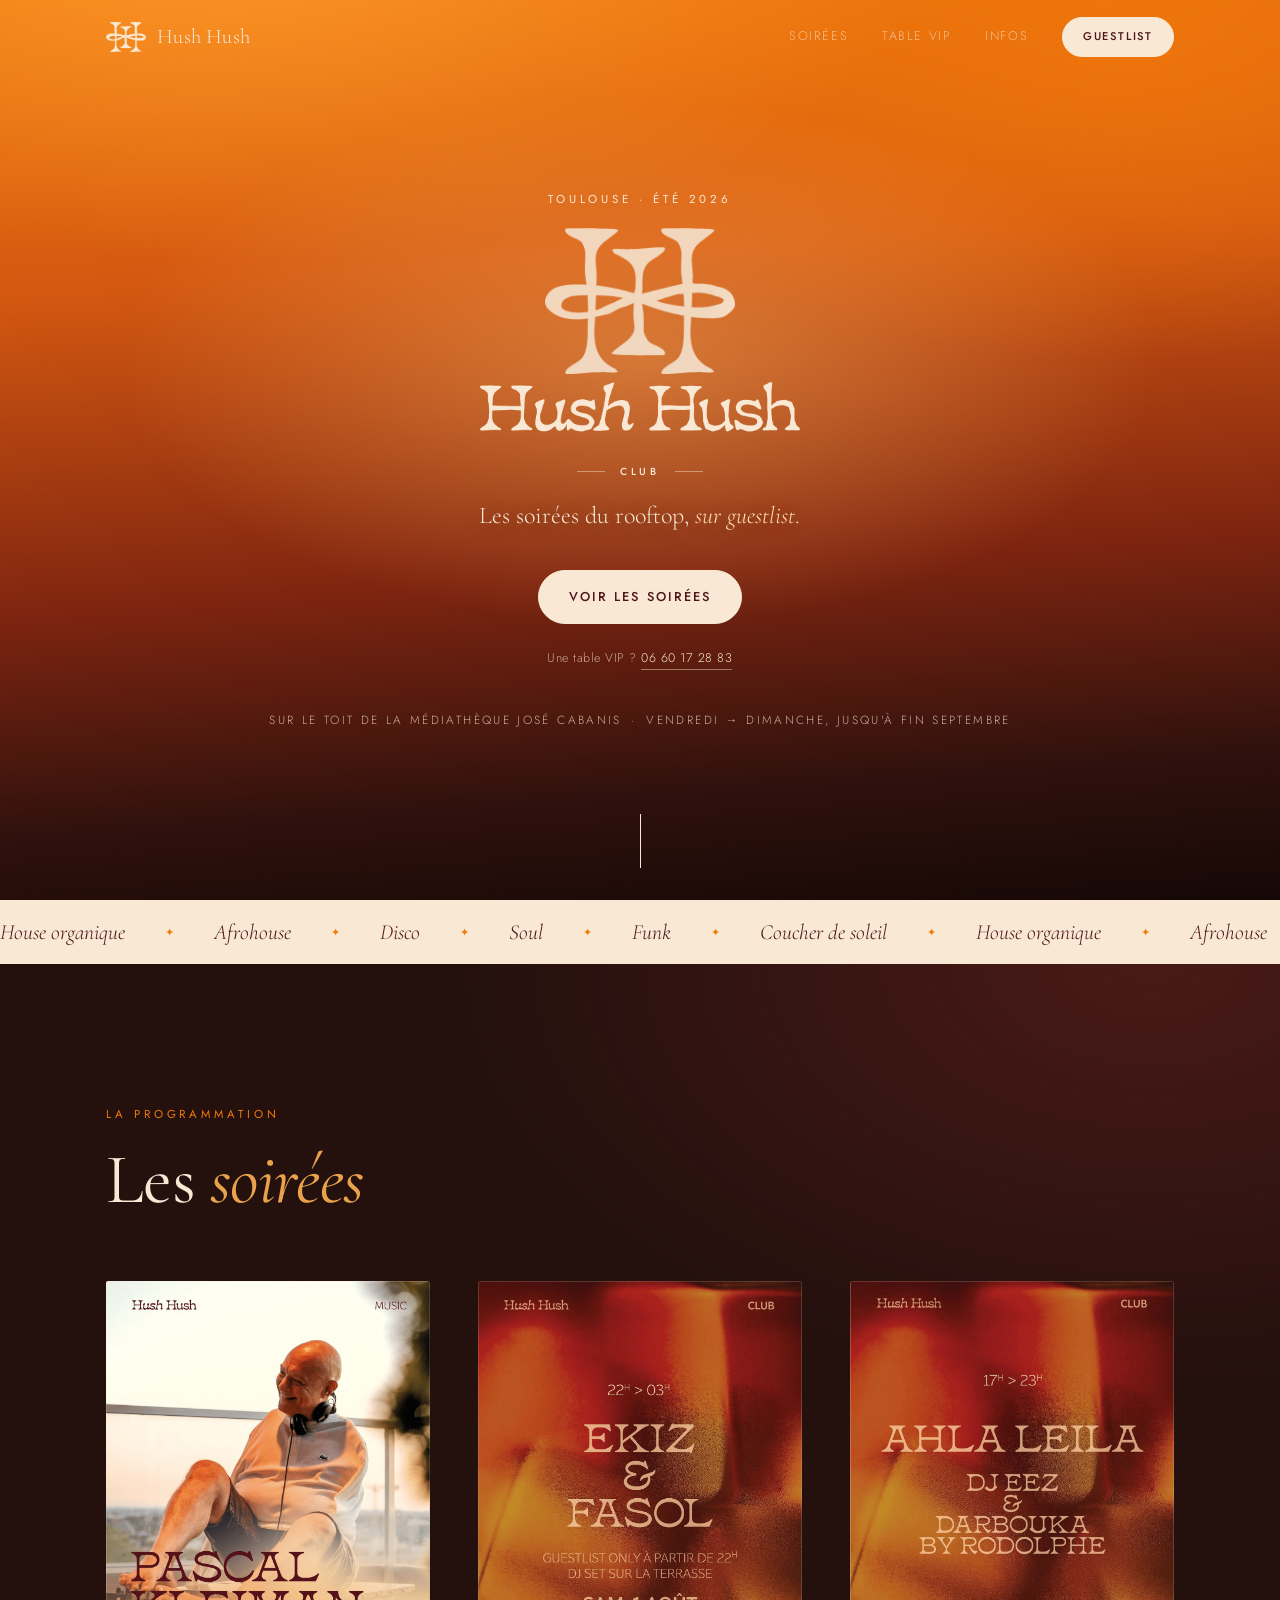
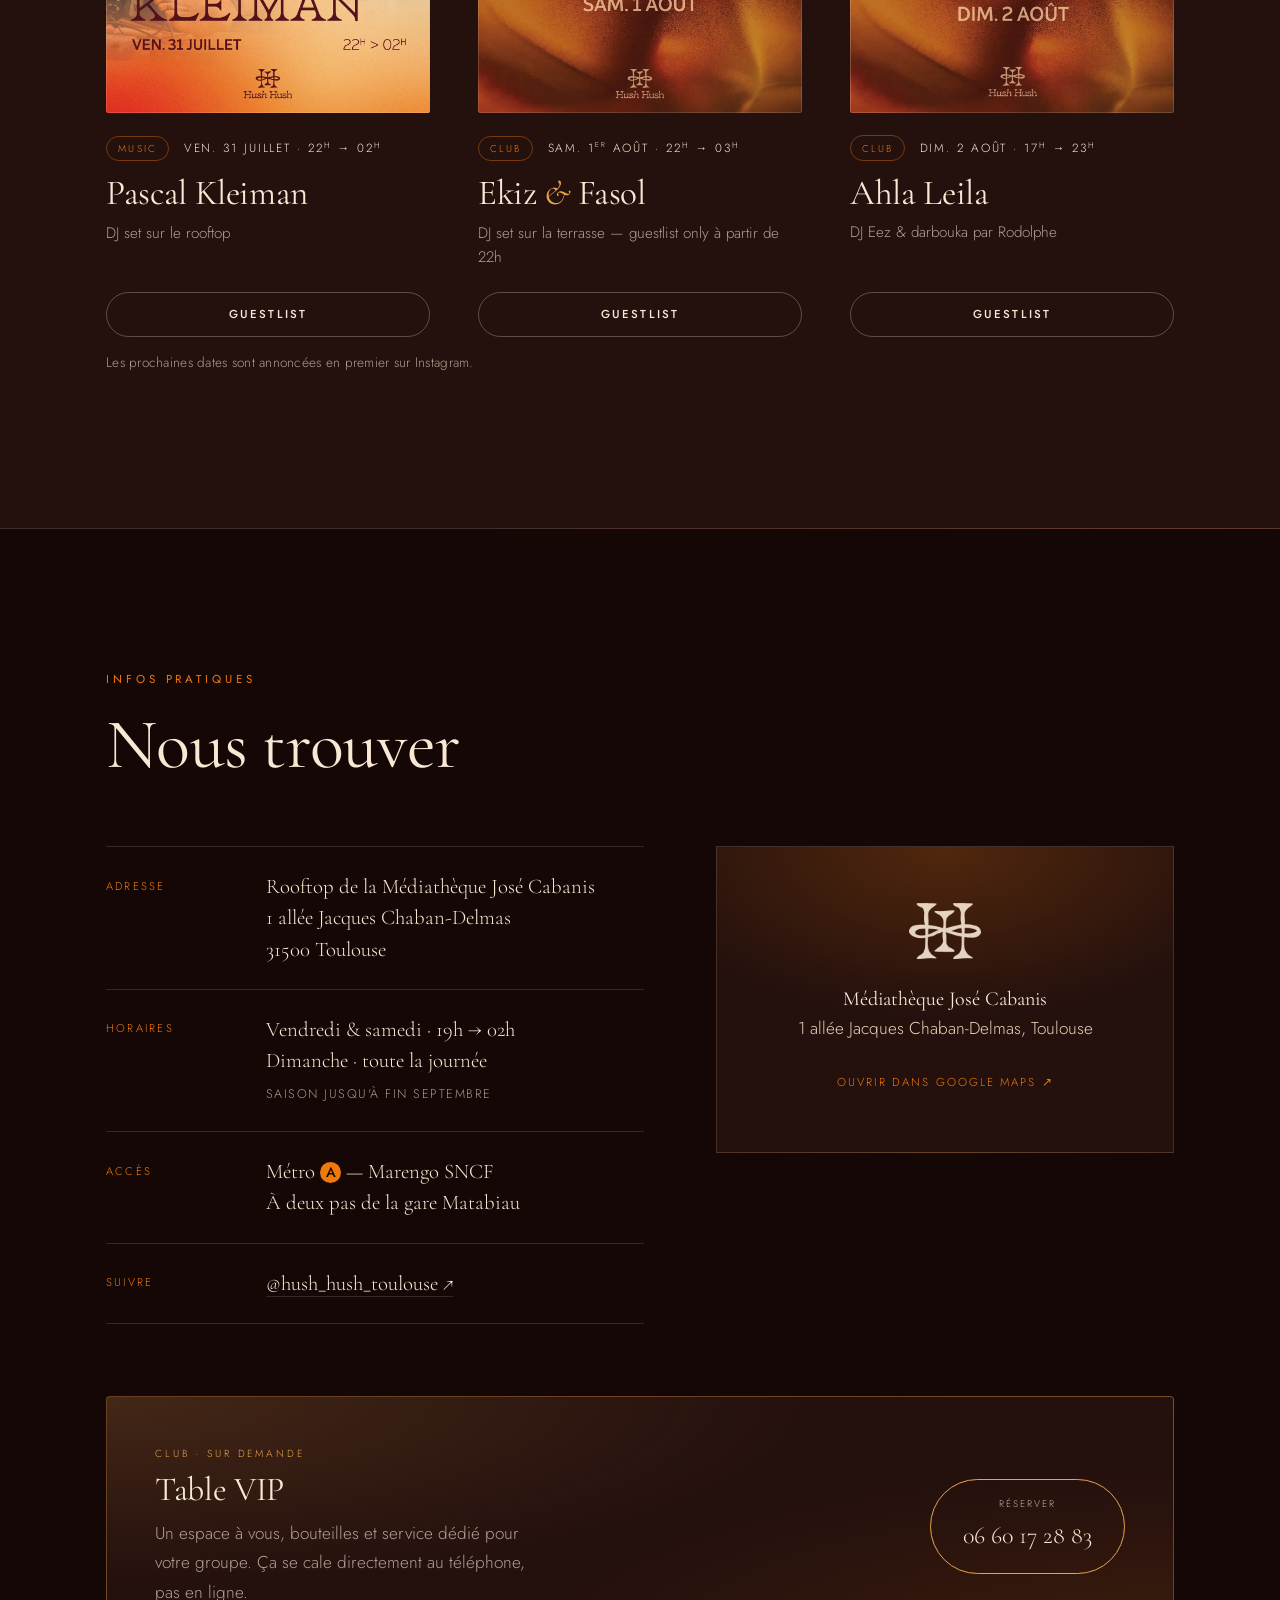
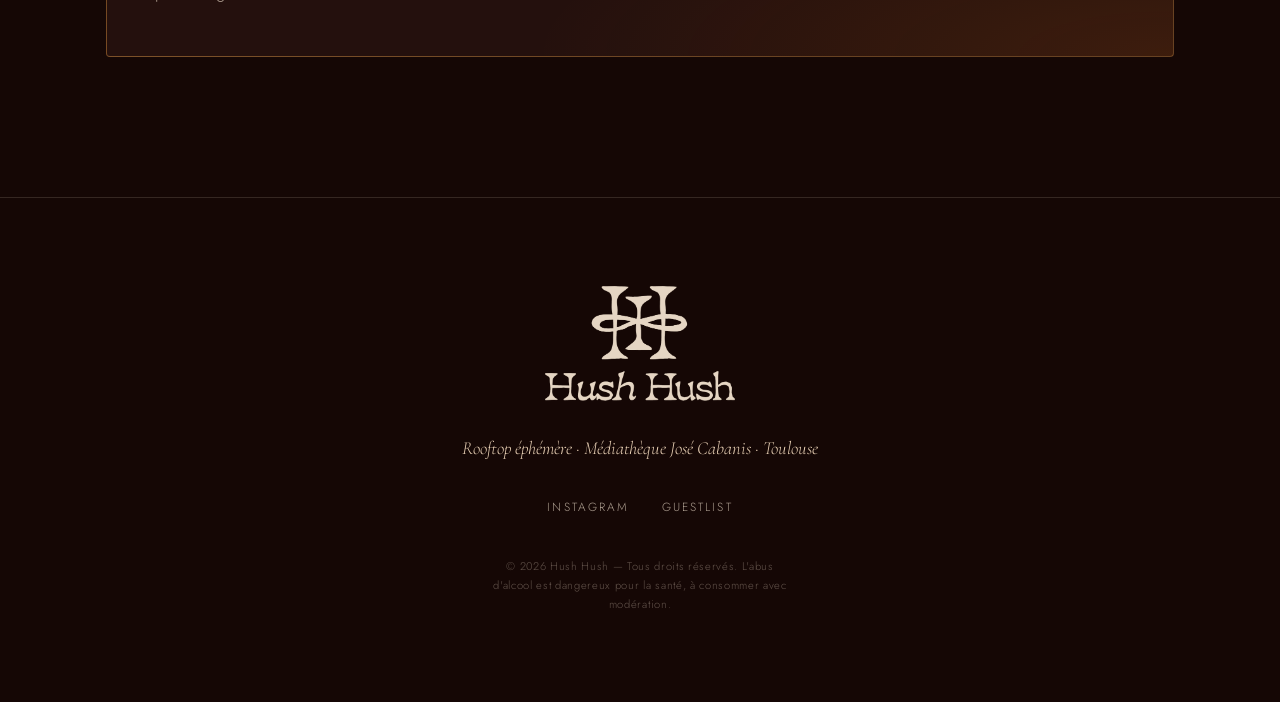
==== commit ae11019f: "Corrige le bug qui empêchait la console de s'afficher L'attribut `hidden` ne vaut que `display: none" ====
--- a/index.html
+++ b/index.html
@@ -22,7 +22,7 @@
 <link rel="preconnect" href="https://fonts.googleapis.com">
 <link rel="preconnect" href="https://fonts.gstatic.com" crossorigin>
 <link href="https://fonts.googleapis.com/css2?family=Cormorant+Garamond:ital,wght@0,300;0,400;0,500;0,600;1,300;1,400&family=Jost:wght@200;300;400;500;600&display=swap" rel="stylesheet">
-<link rel="stylesheet" href="styles.css?v=202608080202">
+<link rel="stylesheet" href="styles.css?v=202608081709">
 
 <script type="application/ld+json">
 {
@@ -296,7 +296,7 @@
   </div>
 </footer>
 
-<script src="config.js?v=202608080202"></script>
-<script src="script.js?v=202608080202"></script>
+<script src="config.js?v=202608081709"></script>
+<script src="script.js?v=202608081709"></script>
 </body>
 </html>
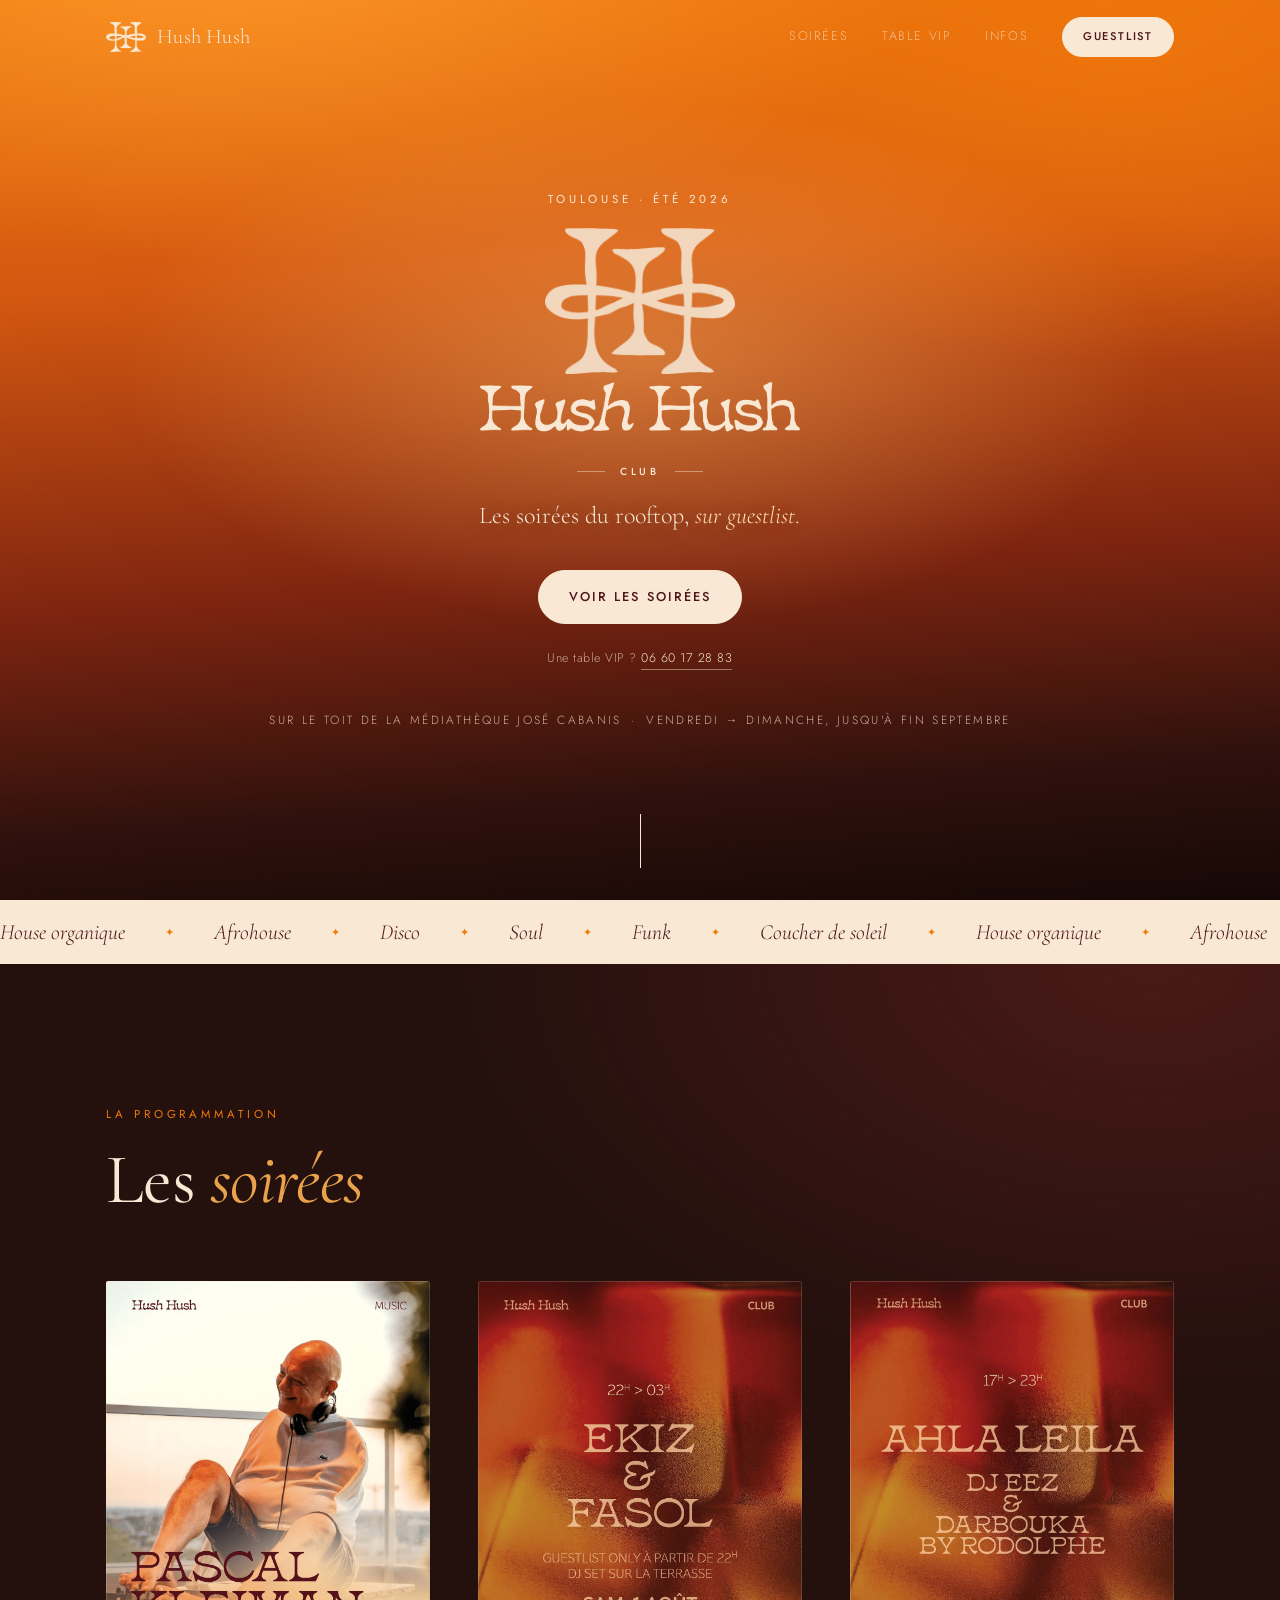
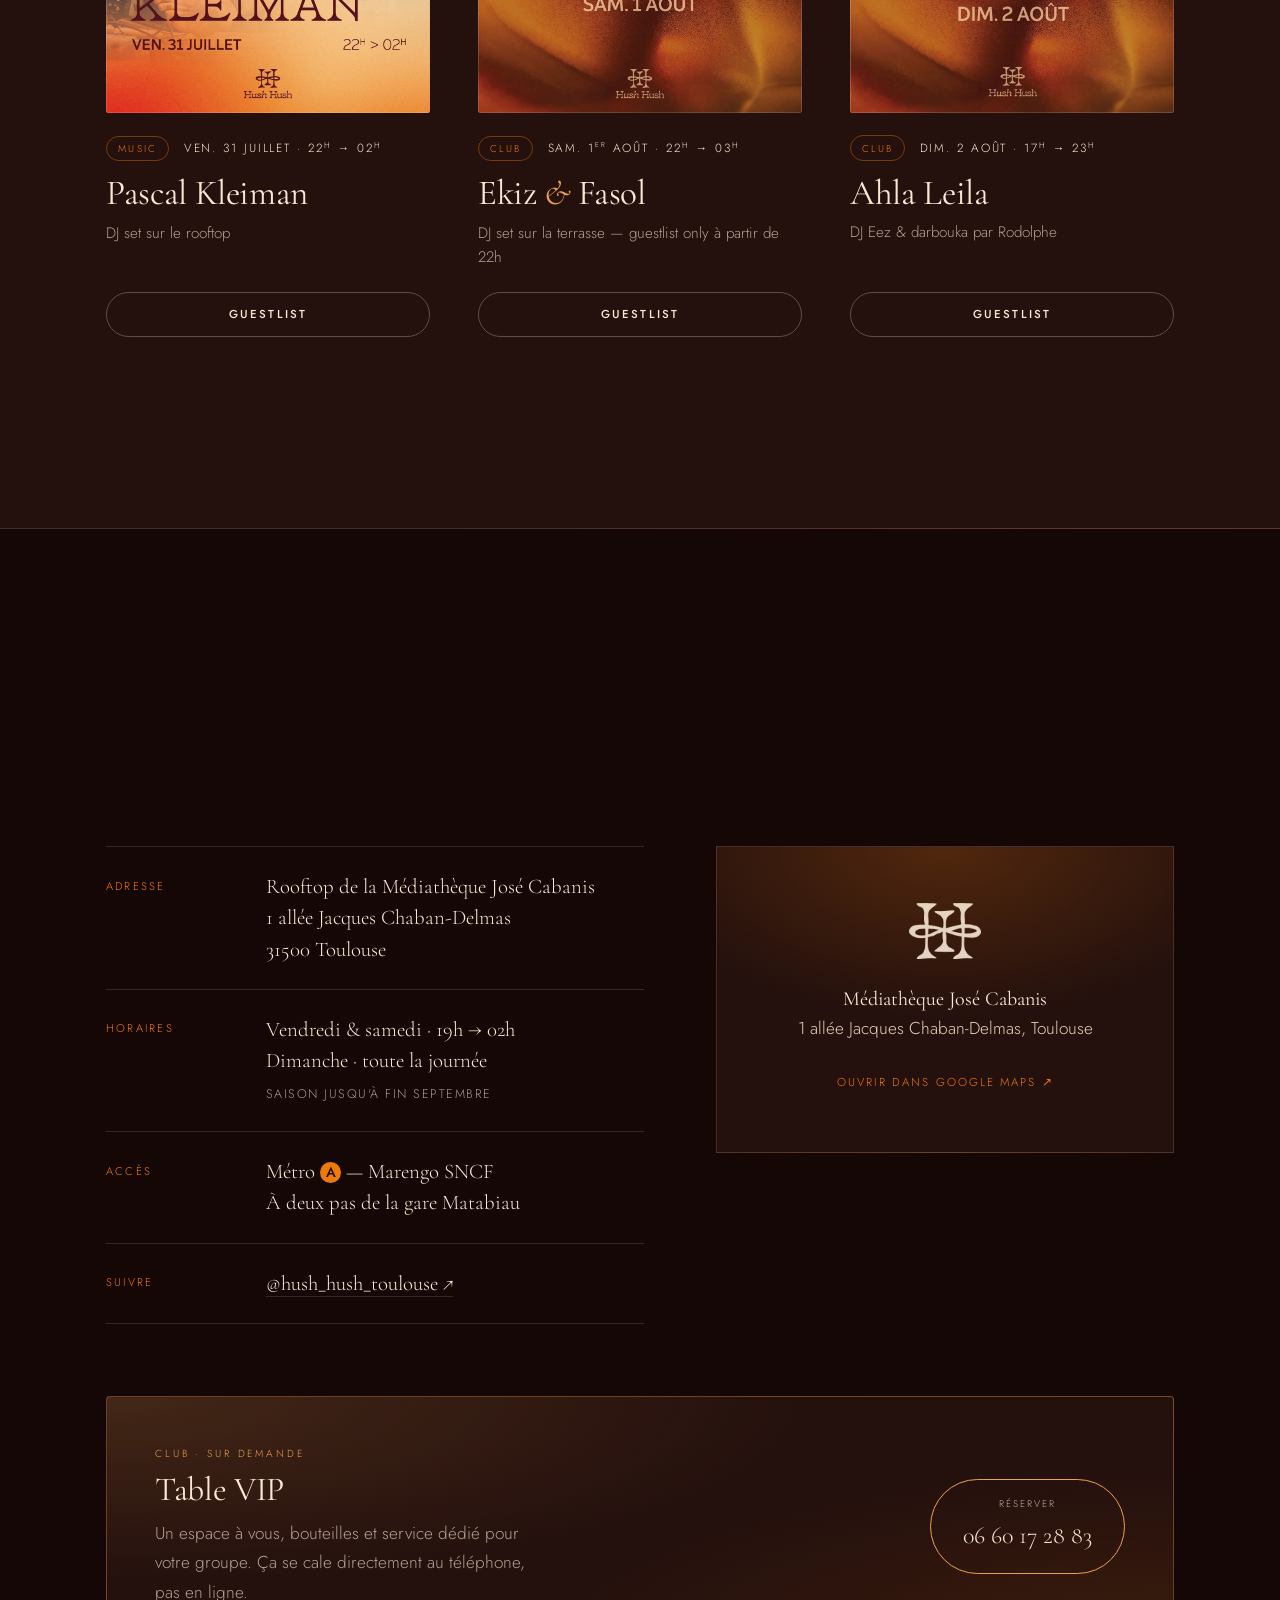
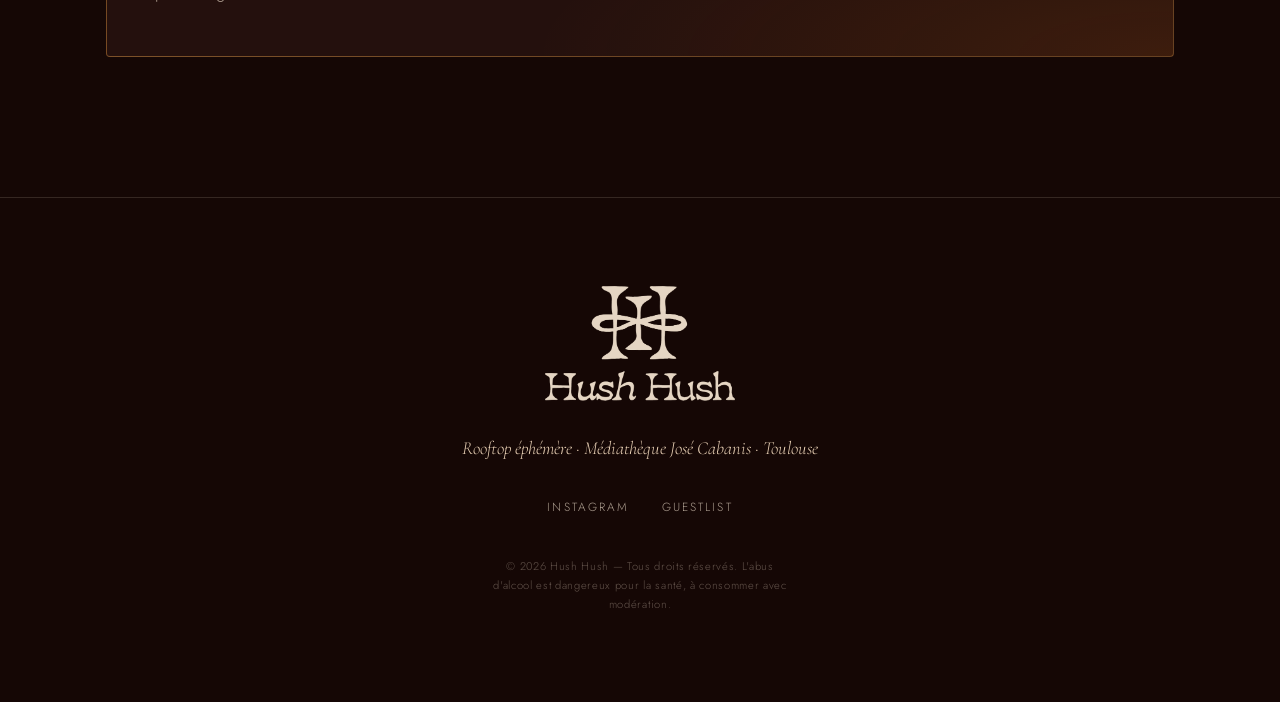
==== commit 423ade80: "Refait les statistiques de la console Les chiffres répondent maintenant aux questions qu'on se pose " ====
--- a/index.html
+++ b/index.html
@@ -22,7 +22,7 @@
 <link rel="preconnect" href="https://fonts.googleapis.com">
 <link rel="preconnect" href="https://fonts.gstatic.com" crossorigin>
 <link href="https://fonts.googleapis.com/css2?family=Cormorant+Garamond:ital,wght@0,300;0,400;0,500;0,600;1,300;1,400&family=Jost:wght@200;300;400;500;600&display=swap" rel="stylesheet">
-<link rel="stylesheet" href="styles.css?v=202608081709">
+<link rel="stylesheet" href="styles.css?v=202608081723">
 
 <script type="application/ld+json">
 {
@@ -296,7 +296,7 @@
   </div>
 </footer>
 
-<script src="config.js?v=202608081709"></script>
-<script src="script.js?v=202608081709"></script>
+<script src="config.js?v=202608081723"></script>
+<script src="script.js?v=202608081723"></script>
 </body>
 </html>
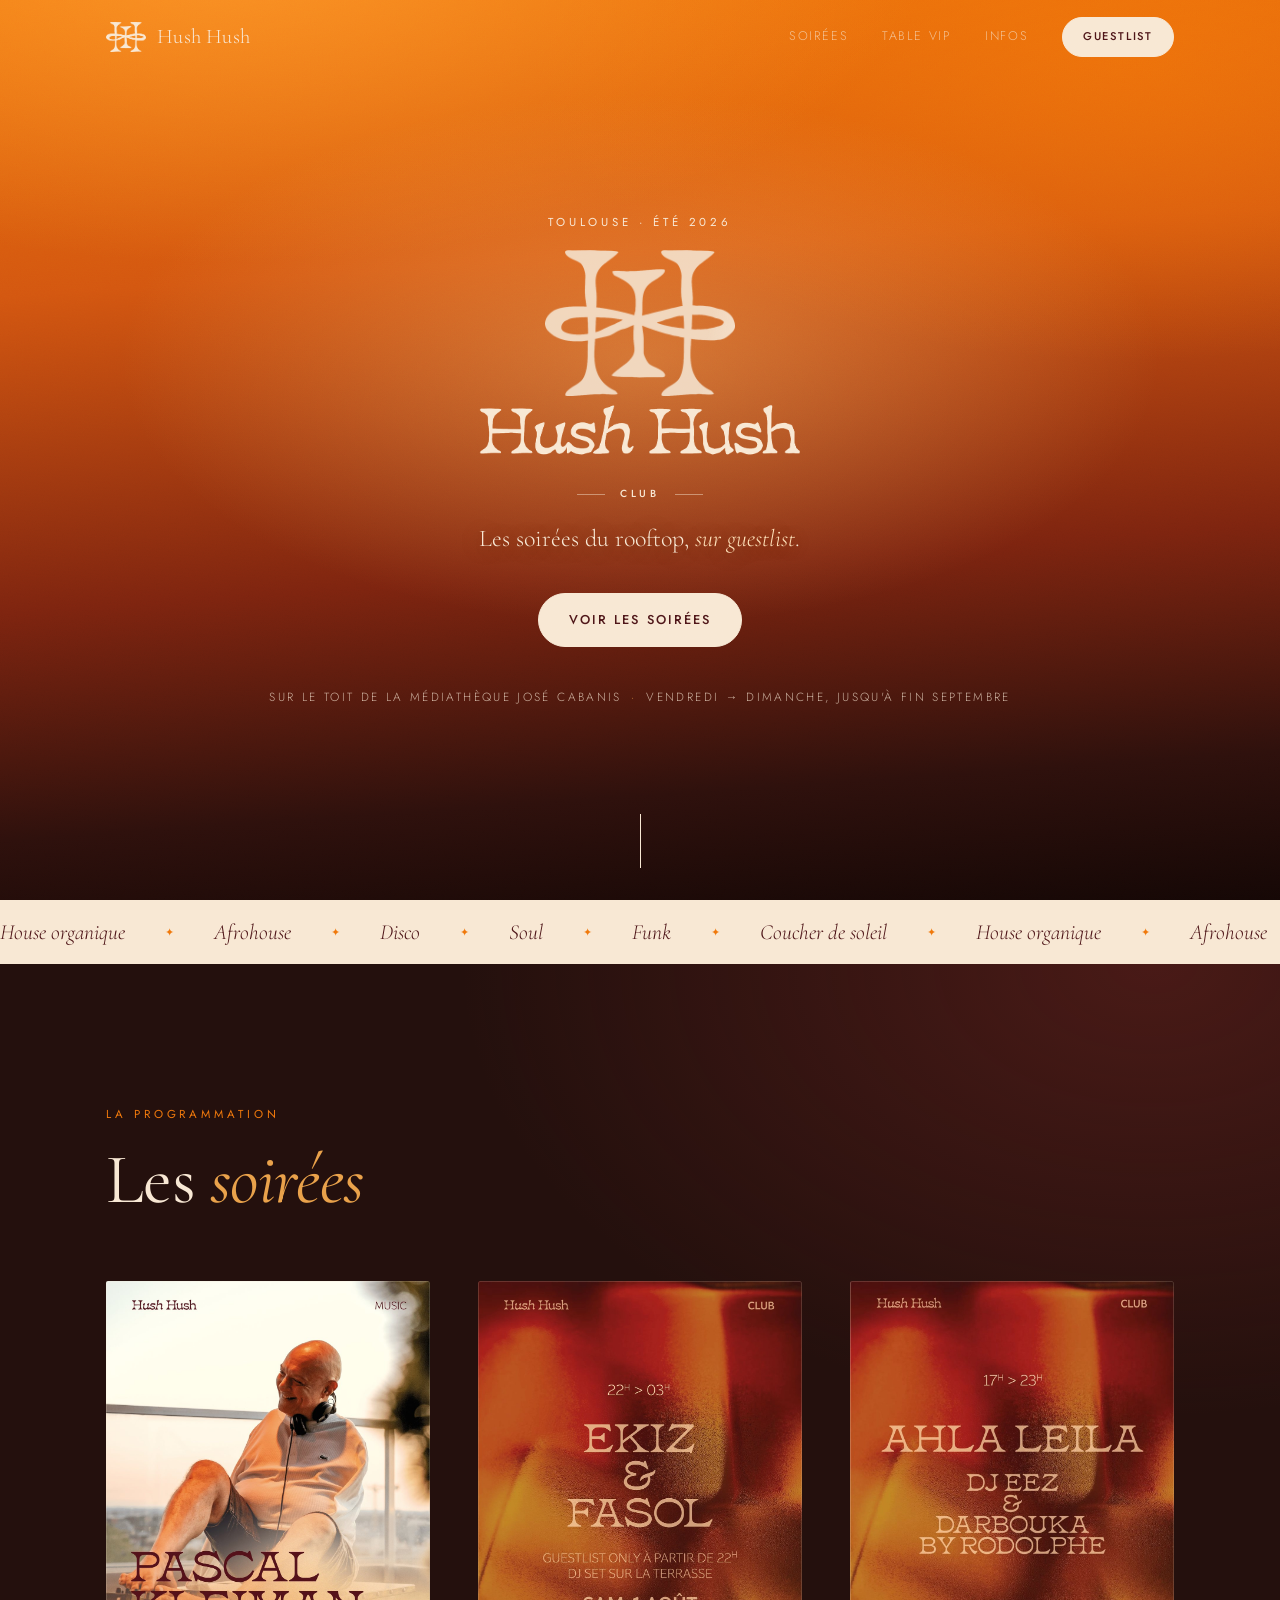
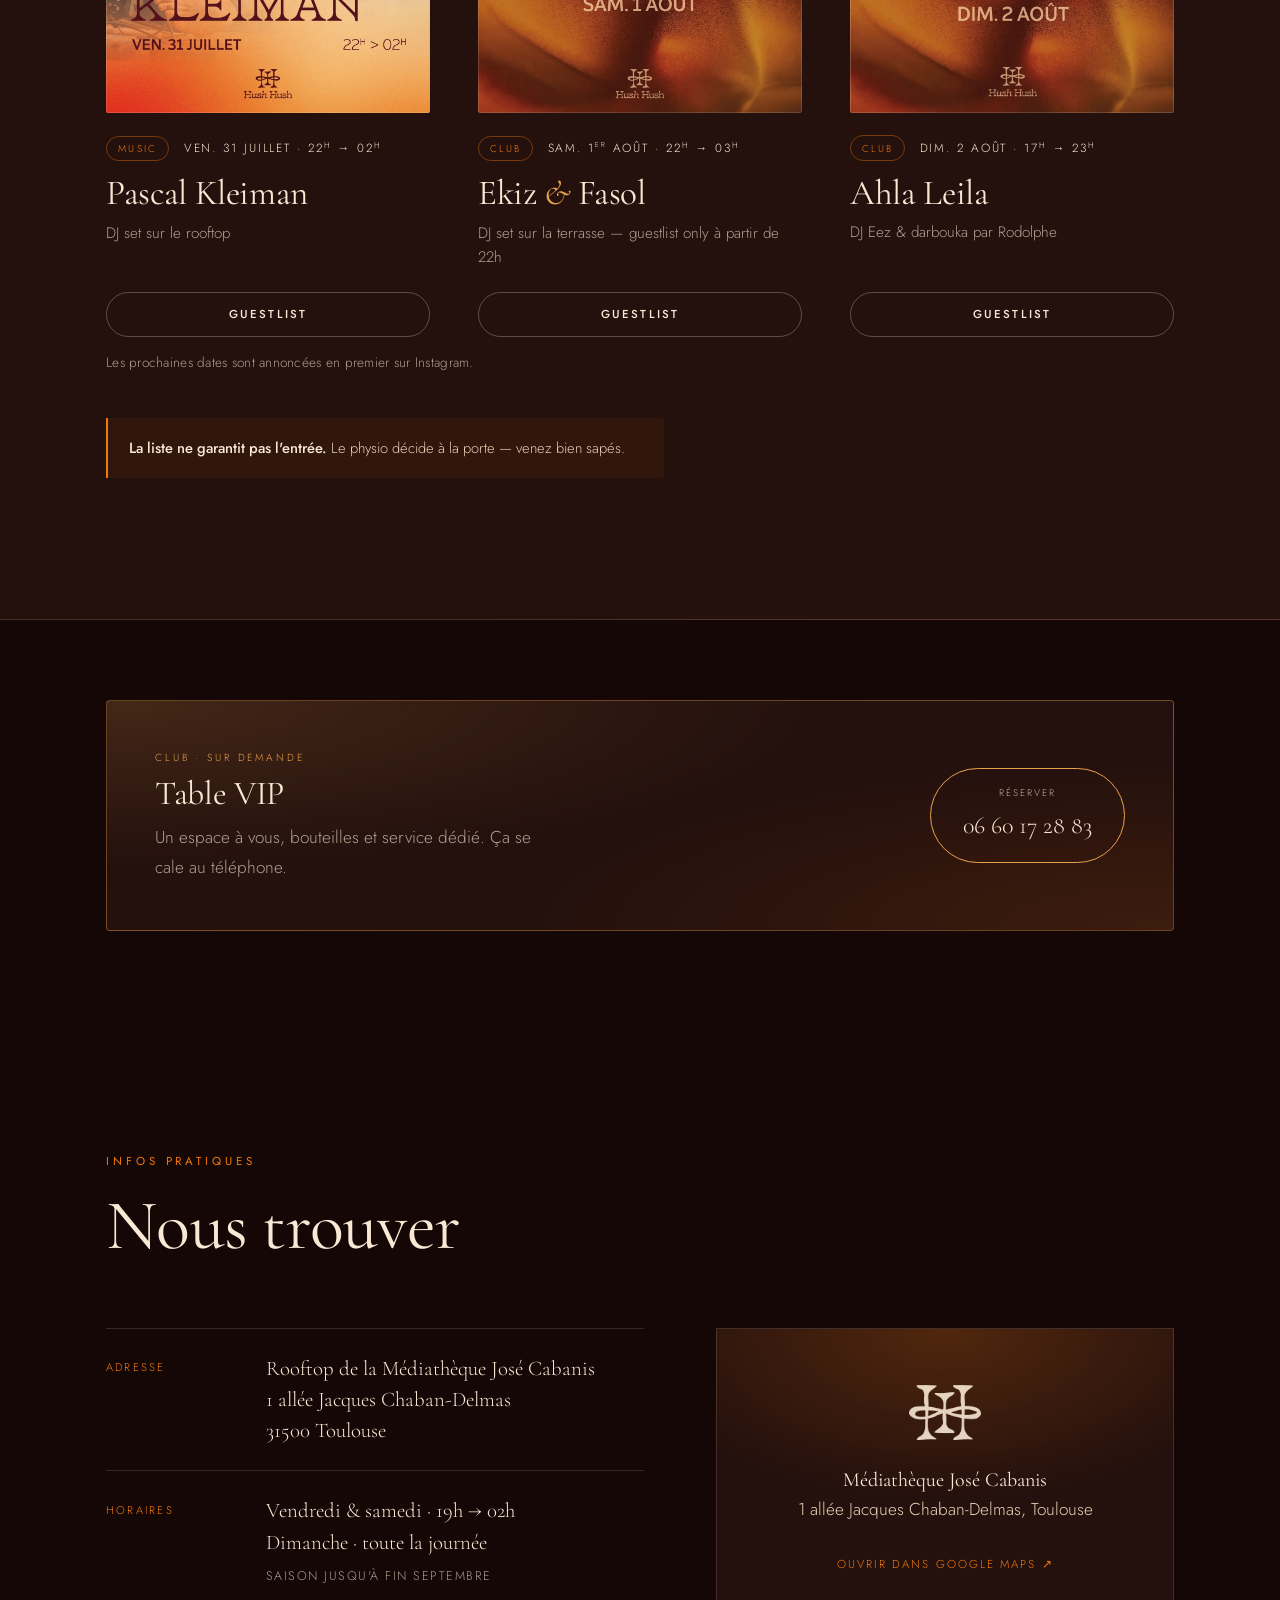
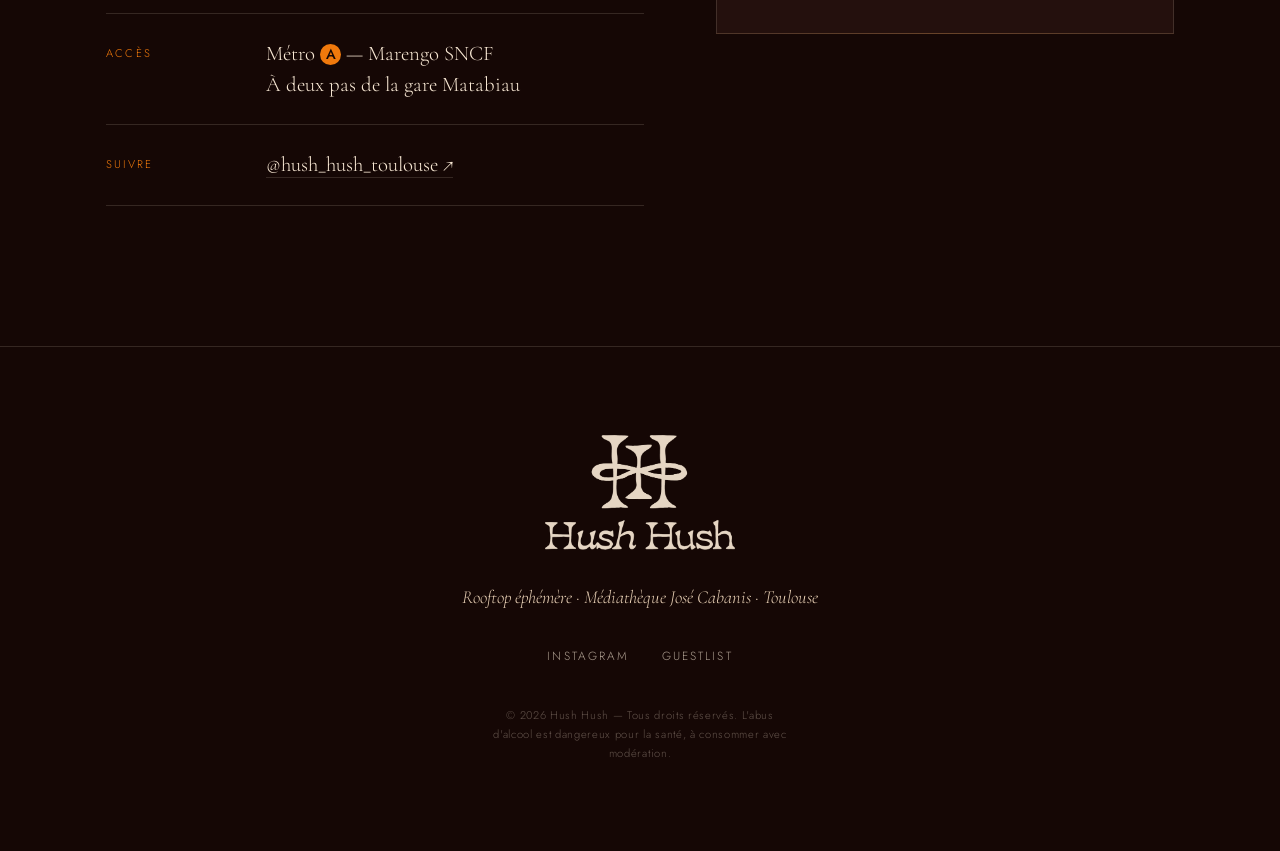
==== commit 70f637c5: "Règle d'entrée, nombre exact de personnes, VIP remonté Site public - dit clairement que la liste ne " ====
--- a/index.html
+++ b/index.html
@@ -22,7 +22,7 @@
 <link rel="preconnect" href="https://fonts.googleapis.com">
 <link rel="preconnect" href="https://fonts.gstatic.com" crossorigin>
 <link href="https://fonts.googleapis.com/css2?family=Cormorant+Garamond:ital,wght@0,300;0,400;0,500;0,600;1,300;1,400&family=Jost:wght@200;300;400;500;600&display=swap" rel="stylesheet">
-<link rel="stylesheet" href="styles.css?v=202608081723">
+<link rel="stylesheet" href="styles.css?v=202608091512">
 
 <script type="application/ld+json">
 {
@@ -91,11 +91,6 @@
         <a class="btn" href="#soiree">Voir les soirées</a>
       </div>
 
-      <!-- les deux entrées possibles, posées dès le premier écran -->
-      <p class="hero__vip reveal">
-        Une table VIP&nbsp;?
-        <a href="tel:+33660172883">06 60 17 28 83</a>
-      </p>
 
       <p class="hero__where reveal">
         <span>Sur le toit de la Médiathèque José Cabanis</span>
@@ -168,6 +163,31 @@
       </ul>
 
       <p class="note reveal" id="agenda-note">Les prochaines dates sont annoncées en premier sur Instagram.</p>
+
+      <p class="regle reveal">
+        <strong>La liste ne garantit pas l'entrée.</strong> Le physio décide
+        à la porte — venez bien sapés.
+      </p>
+    </div>
+  </section>
+
+  <!-- ────────── TABLE VIP ──────────
+       Placé juste après les soirées : c'est la question qui vient
+       naturellement après avoir vu les dates, et ça ne passe pas par
+       la guestlist — donc pas de formulaire, un numéro. -->
+  <section class="section vip-section" id="vip">
+    <div class="wrap">
+      <div class="vip reveal">
+        <div class="vip__text">
+          <p class="vip__label">Club · Sur demande</p>
+          <h3>Table VIP</h3>
+          <p>Un espace à vous, bouteilles et service dédié. Ça se cale au téléphone.</p>
+        </div>
+        <a class="vip__phone" href="tel:+33660172883">
+          <span class="vip__phone-label">Réserver</span>
+          <span class="vip__phone-number">06 60 17 28 83</span>
+        </a>
+      </div>
     </div>
   </section>
 
@@ -221,22 +241,7 @@
         </a>
       </div>
 
-      <!-- Les tables VIP ne passent pas par la guestlist : elles se traitent
-           de vive voix, d'où le seul numéro et aucun formulaire. -->
-      <div class="vip reveal" id="vip">
-        <div class="vip__text">
-          <p class="vip__label">Club · Sur demande</p>
-          <h3>Table VIP</h3>
-          <p>
-            Un espace à vous, bouteilles et service dédié pour votre groupe.
-            Ça se cale directement au téléphone, pas en ligne.
-          </p>
-        </div>
-        <a class="vip__phone" href="tel:+33660172883">
-          <span class="vip__phone-label">Réserver</span>
-          <span class="vip__phone-number">06 60 17 28 83</span>
-        </a>
-      </div>
+
     </div>
   </section>
 
@@ -265,21 +270,26 @@
         <input type="text" id="contact" name="contact" autocomplete="tel" required placeholder="06 12 34 56 78">
       </div>
 
+      <!-- Nombre exact, pas de « 8+ » : la porte compte les têtes, un
+           groupe de 10 annoncé à 8 se fait refuser les deux derniers. -->
       <div class="field">
-        <label for="personnes">Combien êtes-vous&nbsp;?</label>
-        <select id="personnes" name="personnes">
-          <option>1</option><option selected>2</option><option>3</option><option>4</option>
-          <option>5</option><option>6</option><option>7</option><option>8+</option>
-        </select>
-      </div>
-    </div>
+        <label for="personnes">Combien êtes-vous&nbsp;? <span class="opt">(nombre exact)</span></label>
+        <input type="number" id="personnes" name="personnes" value="2"
+               min="1" max="20" step="1" inputmode="numeric" required>
+      </div>
+    </div>
+
+    <!-- Dit avant de s'inscrire, pas après. -->
+    <p class="modale__regle">
+      Être sur la liste ne garantit pas l'entrée.
+      <strong>Le physio décide à la porte.</strong> Tenue soignée.
+    </p>
 
     <button class="btn modale__envoyer" type="submit">Je m'inscris</button>
     <p class="form__status" id="form-status" role="status" aria-live="polite"></p>
 
     <p class="modale__note">
-      La guestlist, c'est l'entrée. Pour une table VIP&nbsp;:
-      <a href="tel:+33660172883">06 60 17 28 83</a>
+      Une table VIP&nbsp;? <a href="tel:+33660172883">06 60 17 28 83</a>
     </p>
   </form>
 </dialog>
@@ -296,7 +306,7 @@
   </div>
 </footer>
 
-<script src="config.js?v=202608081723"></script>
-<script src="script.js?v=202608081723"></script>
+<script src="config.js?v=202608091512"></script>
+<script src="script.js?v=202608091512"></script>
 </body>
 </html>
--- a/styles.css
+++ b/styles.css
@@ -682,8 +682,14 @@
 
 /* ── Les niches VIP : traitement plus riche que le reste de la page,
    c'est l'offre haut de gamme du club. Aucun formulaire, un seul numéro. ── */
+/* le bloc VIP a sa propre section entre les soirées et les infos :
+   plus besoin de la marge qui le décollait du contenu au-dessus */
+.vip-section {
+  padding-block: clamp(3rem, 7vw, 5rem);
+  background: var(--noir);
+}
+
 .vip {
-  margin-top: clamp(3rem, 6vw, 4.5rem);
   padding: clamp(2rem, 4vw, 3rem) clamp(1.75rem, 4vw, 3rem);
   border: 1px solid rgba(233, 162, 75, .35);
   border-radius: 4px;
@@ -825,11 +831,47 @@
 }
 .modale__note a { color: var(--creme-doux); white-space: nowrap; border-bottom: 1px solid var(--ligne); }
 
+/* La règle d'entrée, dite avant de s'inscrire. Encadrée pour qu'on ne
+   puisse pas la sauter en remplissant le formulaire. */
+.modale__regle {
+  margin: 1.4rem 0 0;
+  padding: .8rem .95rem;
+  border: 1px solid rgba(240, 121, 12, .35);
+  border-radius: var(--r);
+  background: rgba(240, 121, 12, .07);
+  font-size: .8rem;
+  line-height: 1.65;
+  color: var(--creme-doux);
+}
+.modale__regle strong { color: var(--creme); font-weight: 500; }
+
+/* même message, en pied de la programmation */
+.regle {
+  margin: clamp(2rem, 4vw, 2.75rem) 0 0;
+  padding: 1.1rem 1.3rem;
+  border-left: 2px solid var(--orange);
+  background: rgba(240, 121, 12, .06);
+  border-radius: 0 var(--r) var(--r) 0;
+  font-size: .92rem;
+  line-height: 1.7;
+  color: var(--creme-doux);
+  max-width: 62ch;
+}
+.regle strong { color: var(--creme); font-weight: 500; }
+
 /* état de confirmation : on éteint le formulaire, le message reste */
 .modale.is-ok .modale__champs,
 .modale.is-ok .modale__envoyer,
+.modale.is-ok .modale__regle,
 .modale.is-ok .modale__note { display: none; }
-.modale.is-ok .form__status { text-align: center; font-size: 1rem; }
+.modale.is-ok .form__status { text-align: center; font-size: 1.05rem; color: var(--creme); }
+.form__rappel {
+  display: block;
+  margin-top: .6rem;
+  font-size: .8rem;
+  line-height: 1.6;
+  color: var(--texte-doux);
+}
 
 .field { display: flex; flex-direction: column; gap: .55rem; }
 
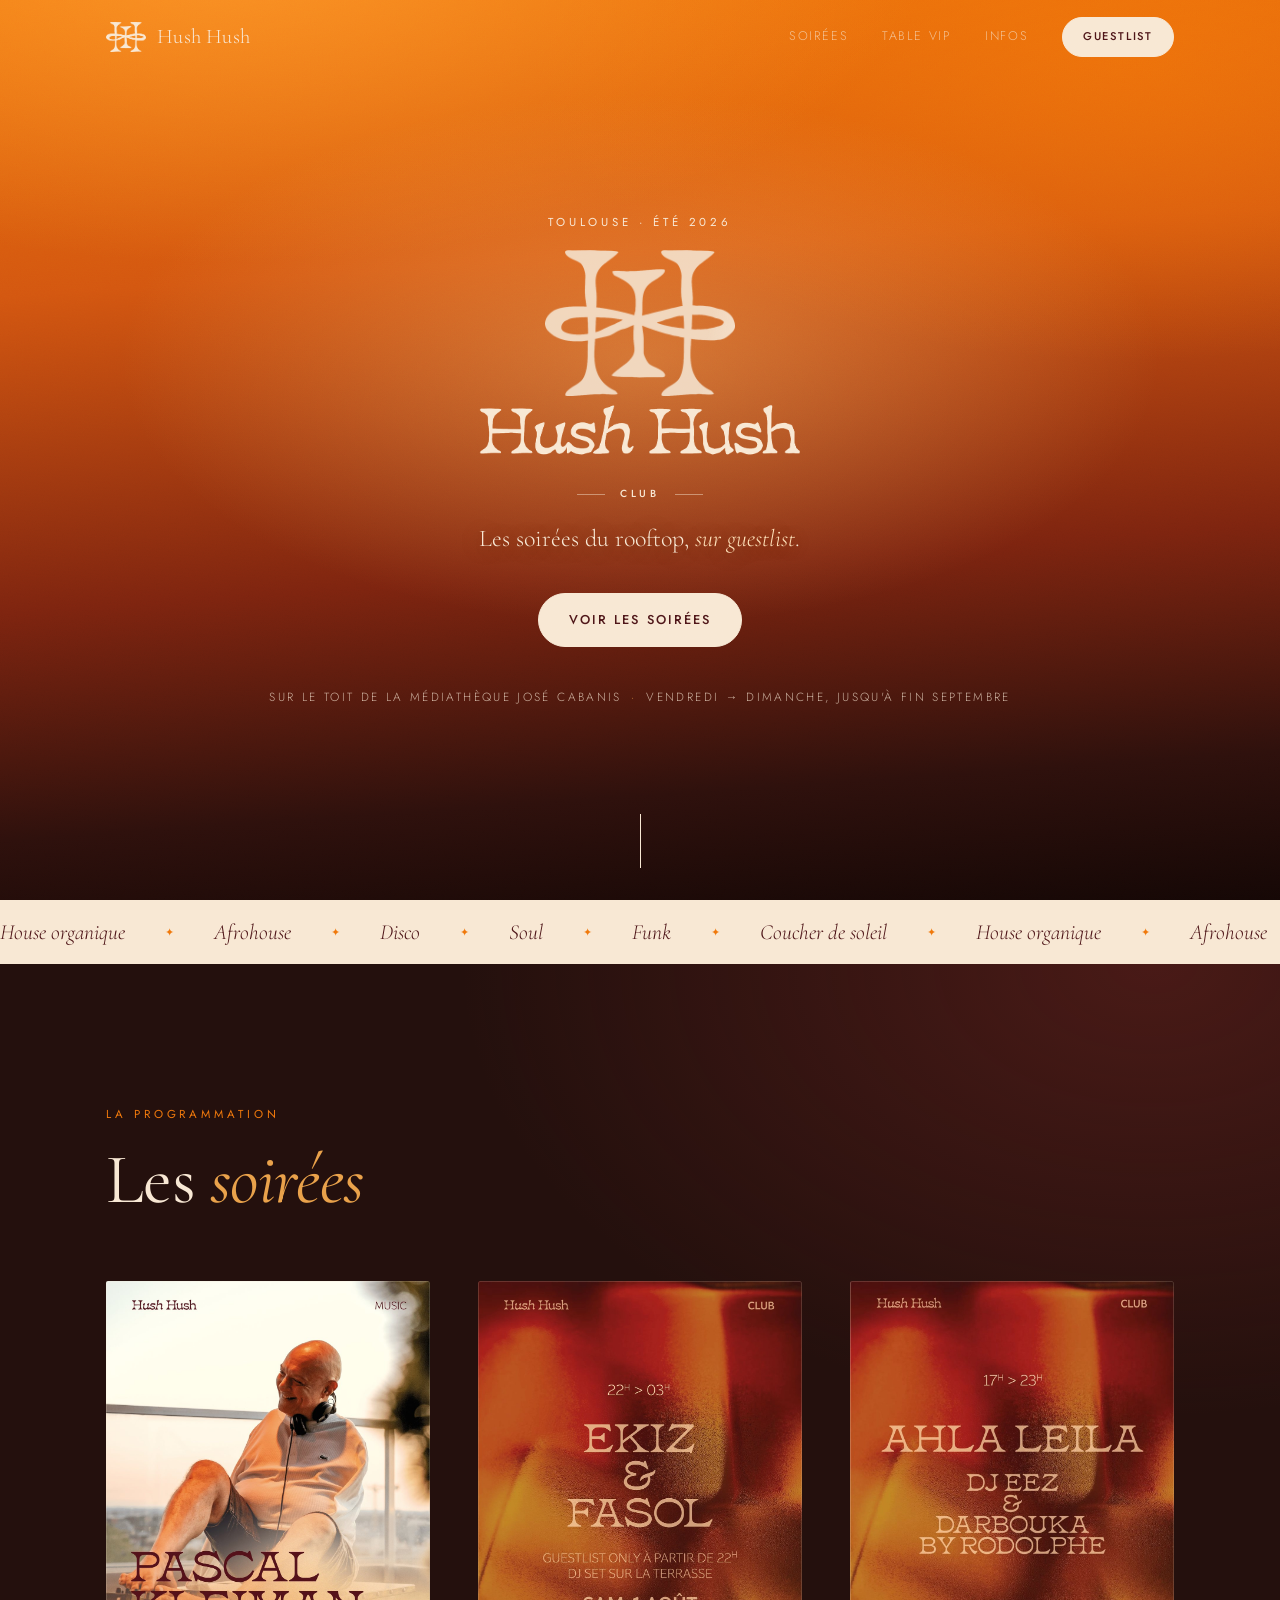
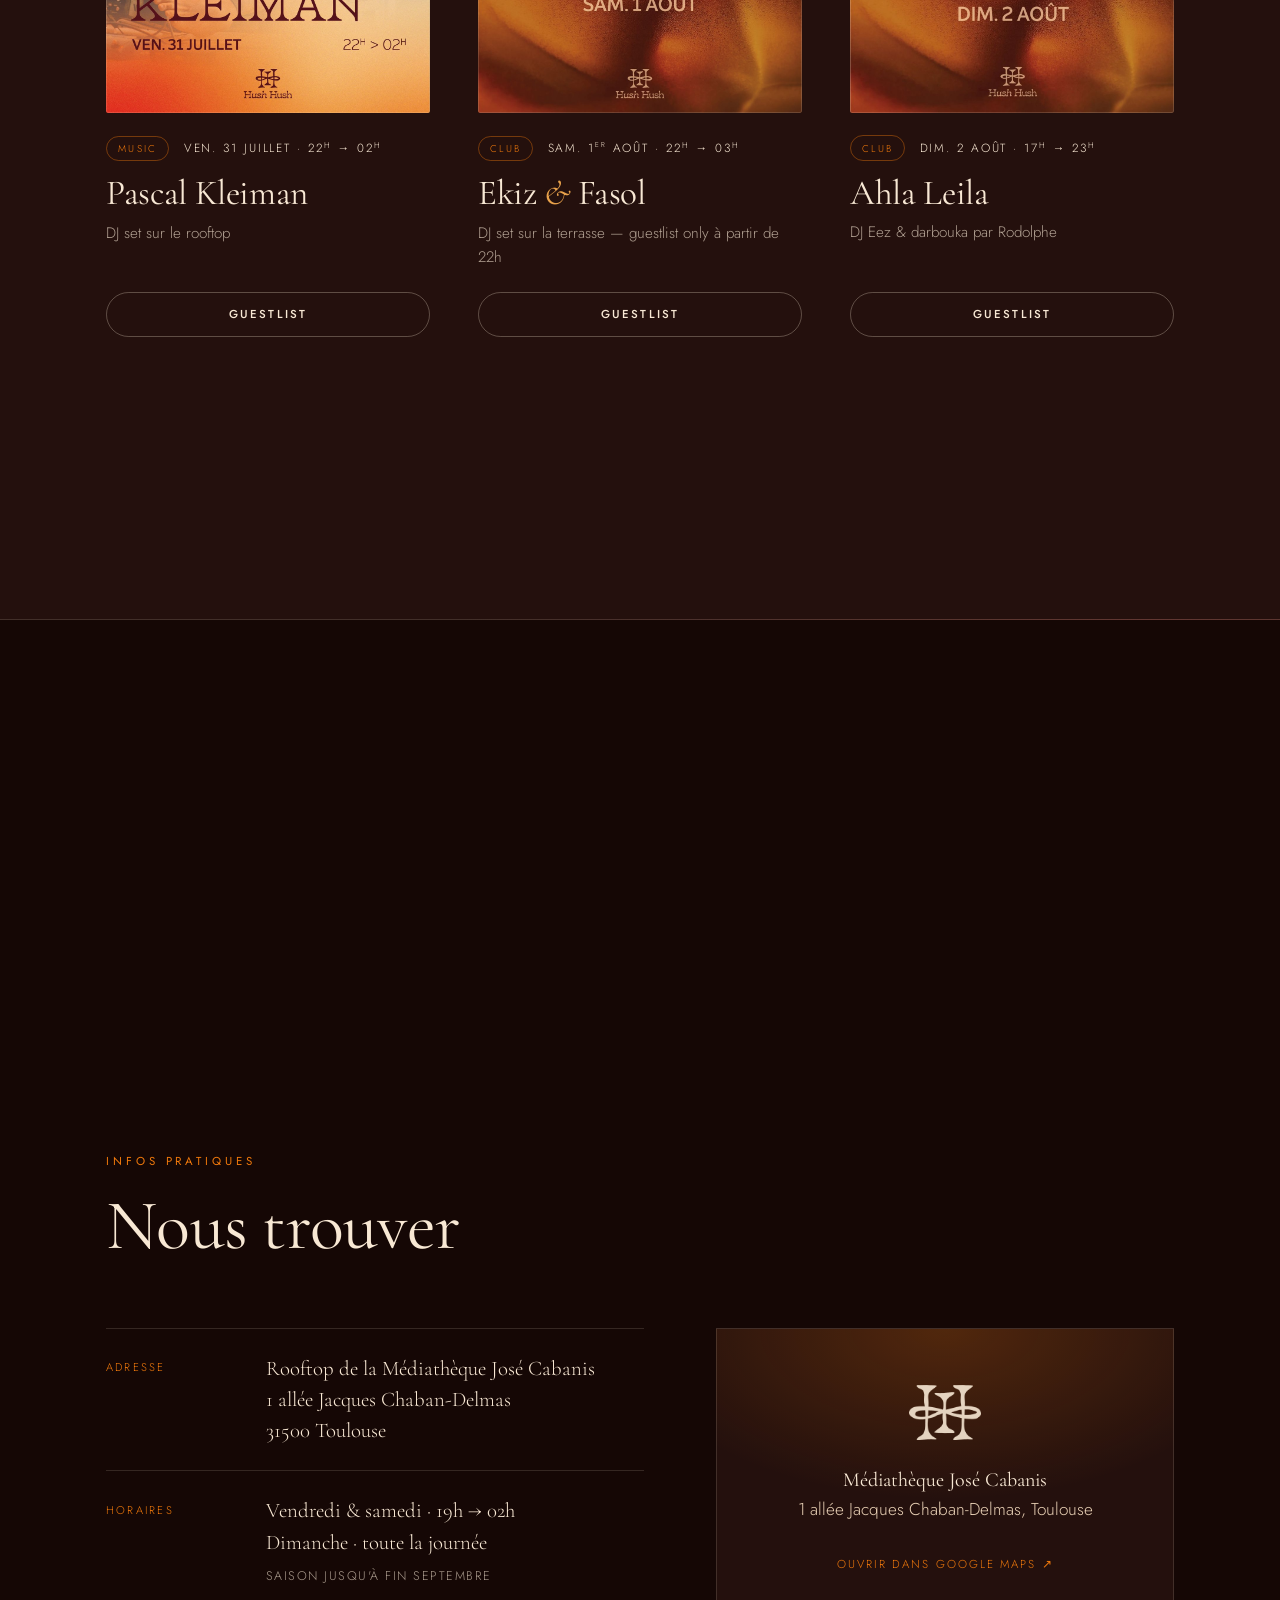
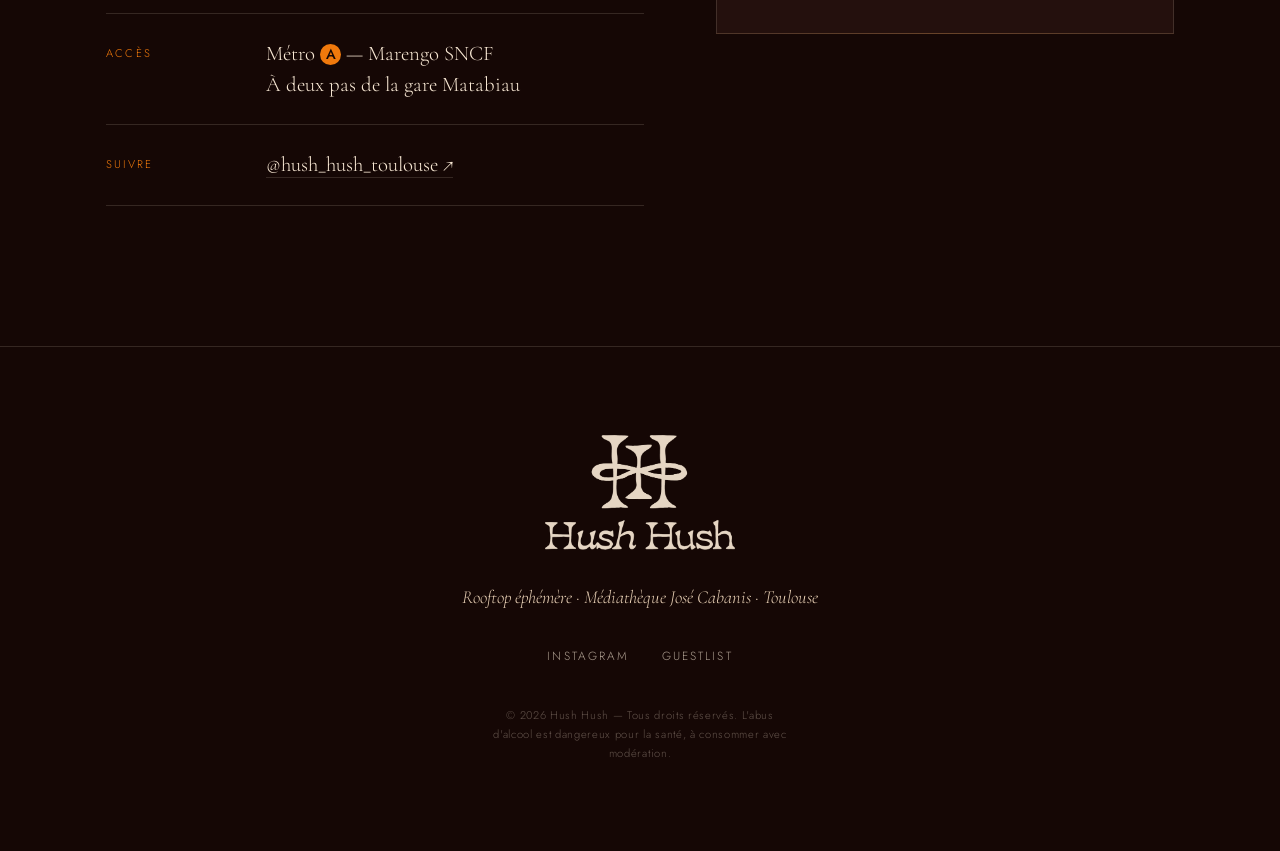
==== commit 2371282c: "Retire l'encadré d'explication, redesigne la console, refait le stepper - retire l'encadré « admis d" ====
--- a/index.html
+++ b/index.html
@@ -22,7 +22,7 @@
 <link rel="preconnect" href="https://fonts.googleapis.com">
 <link rel="preconnect" href="https://fonts.gstatic.com" crossorigin>
 <link href="https://fonts.googleapis.com/css2?family=Cormorant+Garamond:ital,wght@0,300;0,400;0,500;0,600;1,300;1,400&family=Jost:wght@200;300;400;500;600&display=swap" rel="stylesheet">
-<link rel="stylesheet" href="styles.css?v=202608091512">
+<link rel="stylesheet" href="styles.css?v=202608101459">
 
 <script type="application/ld+json">
 {
@@ -271,11 +271,21 @@
       </div>
 
       <!-- Nombre exact, pas de « 8+ » : la porte compte les têtes, un
-           groupe de 10 annoncé à 8 se fait refuser les deux derniers. -->
+           groupe de 10 annoncé à 8 se fait refuser les deux derniers.
+           Stepper dessiné plutôt que les flèches natives du navigateur,
+           minuscules et peu lisibles sur mobile. -->
       <div class="field">
         <label for="personnes">Combien êtes-vous&nbsp;? <span class="opt">(nombre exact)</span></label>
-        <input type="number" id="personnes" name="personnes" value="2"
-               min="1" max="20" step="1" inputmode="numeric" required>
+        <div class="stepper">
+          <button class="stepper__btn" type="button" data-pas="-1" aria-label="Une personne de moins">
+            <svg viewBox="0 0 16 16" width="16" height="16" aria-hidden="true"><path d="M3 8h10" stroke="currentColor" stroke-width="1.6" stroke-linecap="round"/></svg>
+          </button>
+          <input class="stepper__valeur" type="number" id="personnes" name="personnes" value="2"
+                 min="1" max="20" step="1" inputmode="numeric" required>
+          <button class="stepper__btn" type="button" data-pas="1" aria-label="Une personne de plus">
+            <svg viewBox="0 0 16 16" width="16" height="16" aria-hidden="true"><path d="M8 3v10M3 8h10" stroke="currentColor" stroke-width="1.6" stroke-linecap="round"/></svg>
+          </button>
+        </div>
       </div>
     </div>
 
@@ -306,7 +316,7 @@
   </div>
 </footer>
 
-<script src="config.js?v=202608091512"></script>
-<script src="script.js?v=202608091512"></script>
+<script src="config.js?v=202608101459"></script>
+<script src="script.js?v=202608101459"></script>
 </body>
 </html>
--- a/styles.css
+++ b/styles.css
@@ -912,6 +912,65 @@
 }
 select option { background: var(--brun-fonce); color: var(--creme); }
 
+/* ── Stepper « combien de personnes » ──
+   Remplace les flèches natives du <input type="number"> — minuscules,
+   peu visibles sur fond sombre, presque inutilisables au pouce. Deux
+   boutons ronds encadrent le nombre, dessinés en SVG pour rester nets
+   à toute taille d'écran. */
+
+.stepper {
+  display: grid;
+  grid-template-columns: auto 1fr auto;
+  align-items: center;
+  gap: .6rem;
+}
+
+.stepper__valeur {
+  width: 100%;
+  padding: .95rem .5rem;
+  text-align: center;
+  font-variant-numeric: tabular-nums;
+  font-weight: 500;
+  font-size: 1.15rem;
+  /* cache les flèches natives, gardées uniquement pour le clavier/scroll */
+  appearance: textfield;
+  -moz-appearance: textfield;
+}
+.stepper__valeur::-webkit-inner-spin-button,
+.stepper__valeur::-webkit-outer-spin-button {
+  -webkit-appearance: none;
+  margin: 0;
+}
+
+.stepper__btn {
+  display: grid;
+  place-items: center;
+  flex-shrink: 0;
+  width: 3rem;
+  height: 3rem;
+  border: 1px solid var(--ligne);
+  border-radius: 50%;
+  background: rgba(248, 232, 212, .05);
+  color: var(--creme);
+  cursor: pointer;
+  transition: background .2s var(--ease), border-color .2s var(--ease),
+              color .2s var(--ease), transform .15s var(--ease);
+}
+.stepper__btn:hover {
+  background: var(--orange);
+  border-color: var(--orange);
+  color: var(--noir);
+}
+.stepper__btn:active { transform: scale(.92); }
+.stepper__btn:disabled {
+  opacity: .35;
+  cursor: not-allowed;
+  background: rgba(248, 232, 212, .05);
+  border-color: var(--ligne);
+  color: var(--creme);
+  transform: none;
+}
+
 .form__status {
   grid-column: 1 / -1;
   margin: 0;
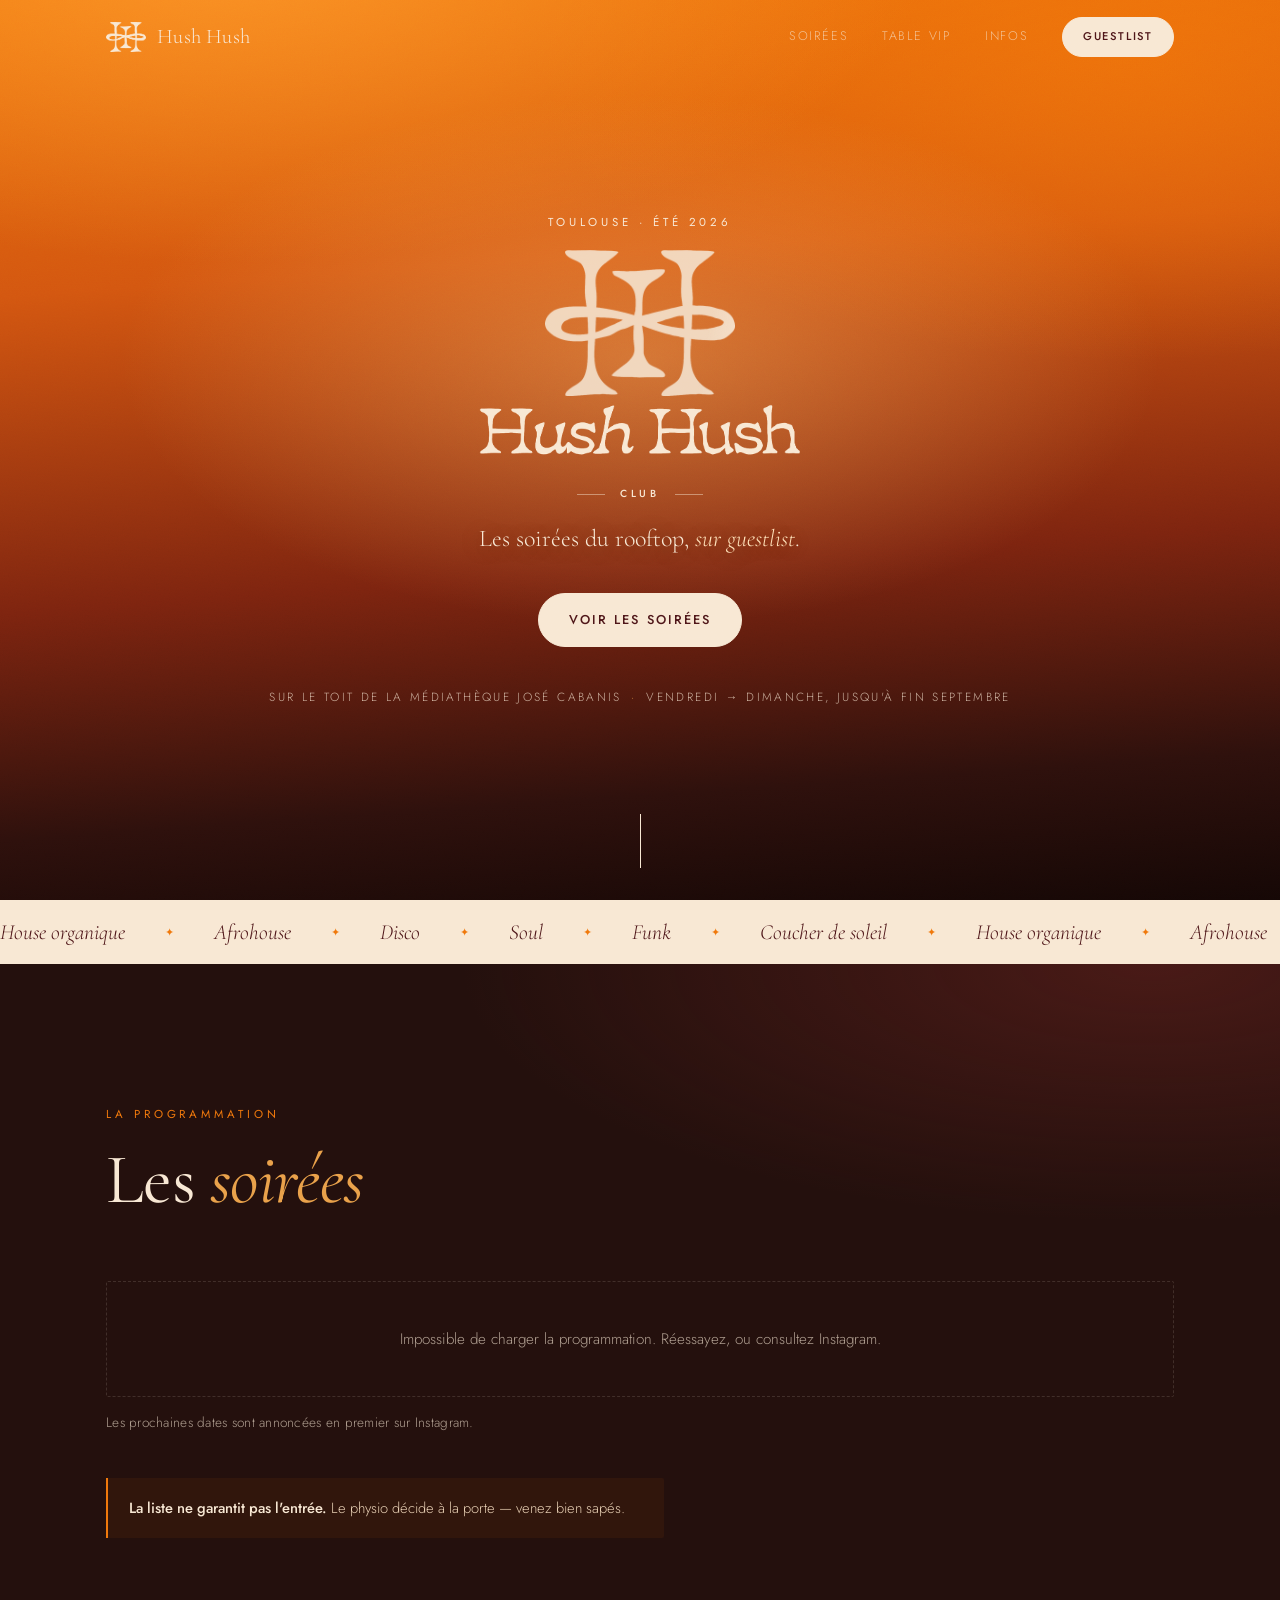
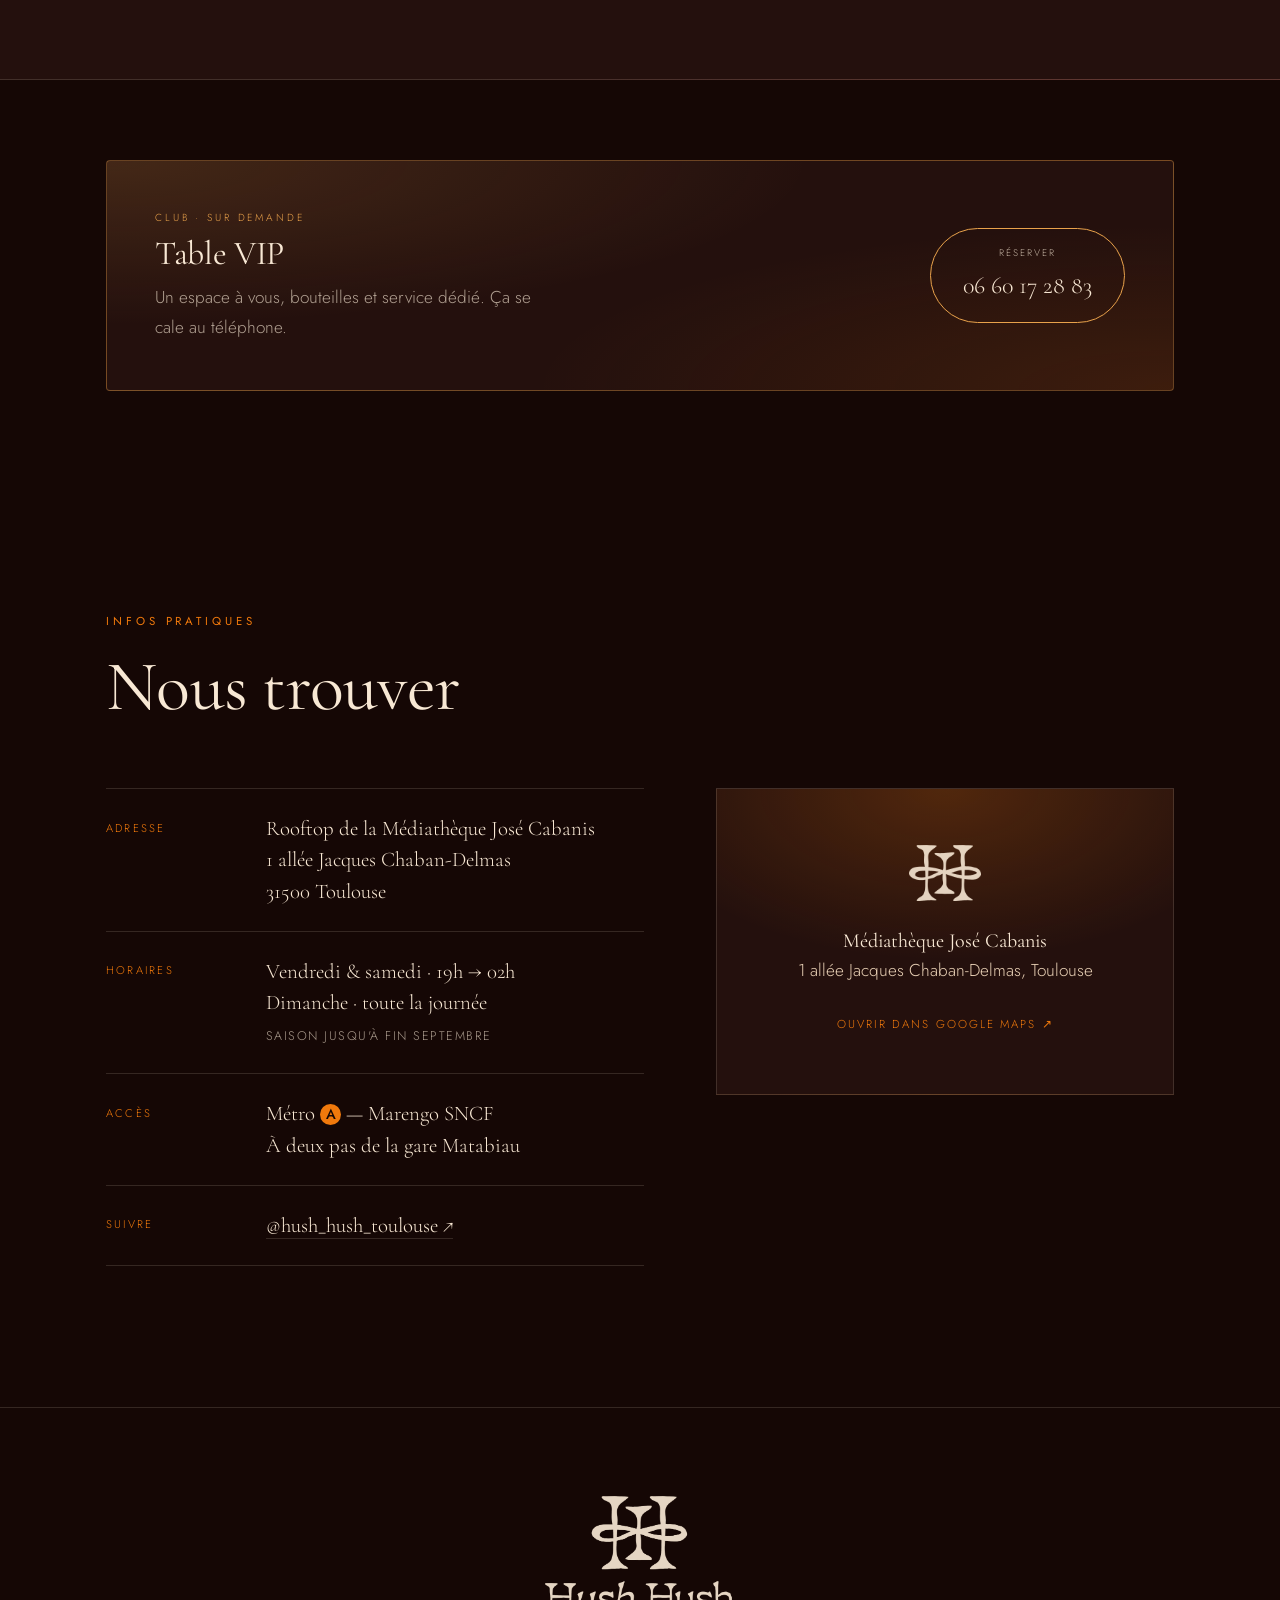
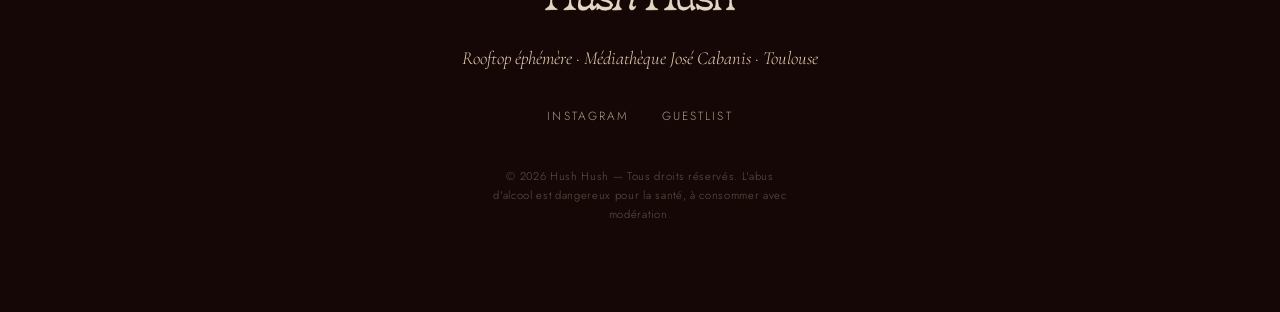
==== commit 1a5faa41: "Ajouter une soirée et publier une annonce depuis la console Les soirées ne sont plus codées en dur d" ====
--- a/index.html
+++ b/index.html
@@ -22,7 +22,7 @@
 <link rel="preconnect" href="https://fonts.googleapis.com">
 <link rel="preconnect" href="https://fonts.gstatic.com" crossorigin>
 <link href="https://fonts.googleapis.com/css2?family=Cormorant+Garamond:ital,wght@0,300;0,400;0,500;0,600;1,300;1,400&family=Jost:wght@200;300;400;500;600&display=swap" rel="stylesheet">
-<link rel="stylesheet" href="styles.css?v=202608101459">
+<link rel="stylesheet" href="styles.css?v=202608101628">
 
 <script type="application/ld+json">
 {
@@ -67,6 +67,12 @@
 
 <main id="contenu">
 
+  <!-- ────────── ANNONCES ──────────
+       Rempli par script.js (table hush_hush_notices) quand une annonce
+       sans soirée précise est active — ex. fermeture exceptionnelle.
+       Les annonces liées à UNE soirée s'affichent sur sa carte, pas ici. -->
+  <div id="avis-site" aria-live="polite"></div>
+
   <!-- ────────── HERO ────────── -->
   <section class="hero" id="top">
     <div class="hero__glow" aria-hidden="true"></div>
@@ -124,41 +130,12 @@
         <h2>Les <em>soirées</em></h2>
       </div>
 
-      <ul class="agenda" id="agenda">
-        <li class="event reveal" data-date="2026-07-31" data-slug="pascal-kleiman" data-label="Pascal Kleiman — ven. 31 juillet">
-          <figure class="event__poster">
-            <img src="assets/affiche-pascal-kleiman.jpg" alt="Affiche : Pascal Kleiman au Hush Hush, vendredi 31 juillet, 22h à 2h" width="1100" height="1467" loading="lazy">
-          </figure>
-          <div class="event__body">
-            <p class="event__meta"><span class="event__kind">Music</span><span class="event__when"><time datetime="2026-07-31">Ven. 31 juillet</time> · 22<i>h</i> → 02<i>h</i></span></p>
-            <h3>Pascal Kleiman</h3>
-            <p class="event__line">DJ set sur le rooftop</p>
-            <button class="event__cta" type="button" data-guestlist>Guestlist</button>
-          </div>
-        </li>
-
-        <li class="event reveal" data-date="2026-08-01" data-slug="ekiz-fasol" data-label="Ekiz &amp; Fasol — sam. 1er août">
-          <figure class="event__poster">
-            <img src="assets/affiche-ekiz-fasol.jpg" alt="Affiche : Ekiz &amp; Fasol au Hush Hush, samedi 1er août, 22h à 3h" width="1100" height="1467" loading="lazy">
-          </figure>
-          <div class="event__body">
-            <p class="event__meta"><span class="event__kind">Club</span><span class="event__when"><time datetime="2026-08-01">Sam. 1<sup>er</sup> août</time> · 22<i>h</i> → 03<i>h</i></span></p>
-            <h3>Ekiz <span class="amp">&amp;</span> Fasol</h3>
-            <p class="event__line">DJ set sur la terrasse — guestlist only à partir de 22h</p>
-            <button class="event__cta" type="button" data-guestlist>Guestlist</button>
-          </div>
-        </li>
-
-        <li class="event reveal" data-date="2026-08-02" data-slug="ahla-leila" data-label="Ahla Leila — dim. 2 août">
-          <figure class="event__poster">
-            <img src="assets/affiche-ahla-leila.jpg" alt="Affiche : Ahla Leila avec DJ Eez et darbouka par Rodolphe au Hush Hush, dimanche 2 août, 17h à 23h" width="1100" height="1466" loading="lazy">
-          </figure>
-          <div class="event__body">
-            <p class="event__meta"><span class="event__kind">Club</span><span class="event__when"><time datetime="2026-08-02">Dim. 2 août</time> · 17<i>h</i> → 23<i>h</i></span></p>
-            <h3>Ahla Leila</h3>
-            <p class="event__line">DJ Eez &amp; darbouka par Rodolphe</p>
-            <button class="event__cta" type="button" data-guestlist>Guestlist</button>
-          </div>
+      <!-- Rempli par script.js depuis Supabase (table hush_hush_events) :
+           plus aucune soirée en dur ici. Ajouter une date se fait
+           désormais depuis la console, sans toucher au code. -->
+      <ul class="agenda" id="agenda" aria-live="polite">
+        <li class="agenda__chargement" id="agenda-chargement" aria-hidden="true">
+          <span></span><span></span><span></span>
         </li>
       </ul>
 
@@ -316,7 +293,7 @@
   </div>
 </footer>
 
-<script src="config.js?v=202608101459"></script>
-<script src="script.js?v=202608101459"></script>
+<script src="config.js?v=202608101628"></script>
+<script src="script.js?v=202608101628"></script>
 </body>
 </html>
--- a/styles.css
+++ b/styles.css
@@ -265,6 +265,32 @@
 .burger[aria-expanded="true"] span:nth-child(1) { transform: translateY(3px) rotate(45deg); }
 .burger[aria-expanded="true"] span:nth-child(2) { transform: translateY(-3px) rotate(-45deg); }
 
+/* ─────────── Annonce (bandeau de tout le site) ───────────
+   Publiée depuis la console : fermeture exceptionnelle, changement
+   qui concerne toute la soirée plutôt qu'une seule date. Invisible
+   tant qu'aucune annonce n'est active — :empty évite tout espace
+   réservé pour rien. */
+
+#avis-site:empty { display: none; }
+
+#avis-site {
+  position: relative;
+  z-index: 5;              /* sous la nav (900), au-dessus du hero */
+  padding-top: 4.75rem;    /* dégage la hauteur de la nav, fixe au-dessus */
+}
+
+.avis {
+  padding: .8rem var(--pad);
+  text-align: center;
+  font-size: .85rem;
+  line-height: 1.6;
+  border-bottom: 1px solid var(--ligne);
+}
+.avis p { margin: 0; max-width: 60ch; margin-inline: auto; }
+.avis--annulation { background: rgba(196, 87, 75, .16);  color: #F0A79C;      border-bottom-color: rgba(196, 87, 75, .35); }
+.avis--changement { background: rgba(240, 121, 12, .14); color: var(--creme); border-bottom-color: rgba(240, 121, 12, .35); }
+.avis--info       { background: rgba(248, 232, 212, .06); color: var(--creme-doux); }
+
 /* ─────────── Hero ─────────── */
 
 .hero {
@@ -498,6 +524,38 @@
   gap: clamp(2rem, 4vw, 3rem);
 }
 
+/* le temps que la programmation arrive de Supabase */
+.agenda__chargement {
+  grid-column: 1 / -1;
+  display: flex;
+  justify-content: center;
+  gap: .5rem;
+  padding: 3rem 0;
+}
+.agenda__chargement span {
+  width: 8px; height: 8px;
+  border-radius: 50%;
+  background: var(--orange);
+  animation: pulseChargement 1.1s ease-in-out infinite;
+}
+.agenda__chargement span:nth-child(2) { animation-delay: .15s; }
+.agenda__chargement span:nth-child(3) { animation-delay: .3s; }
+@keyframes pulseChargement {
+  0%, 80%, 100% { opacity: .25; transform: scale(.8); }
+  40%           { opacity: 1;   transform: scale(1.15); }
+}
+
+/* aucune date, ou la requête a échoué : jamais une grille juste vide */
+.agenda__vide {
+  grid-column: 1 / -1;
+  text-align: center;
+  padding: 2.75rem 1.5rem;
+  color: var(--texte-doux);
+  font-size: .95rem;
+  border: 1px dashed var(--ligne);
+  border-radius: var(--r);
+}
+
 .event {
   display: flex;
   flex-direction: column;
@@ -525,6 +583,20 @@
   pointer-events: none;
 }
 
+/* soirée ajoutée sans affiche : un fond de marque plutôt qu'un vide.
+   Même proportion que les affiches (1100×1467) pour que la grille
+   garde sa ligne, avec ou sans image sur une carte donnée. */
+.event__poster--vide {
+  margin: 0 0 1.4rem;
+  aspect-ratio: 1100 / 1467;
+  border-radius: var(--r);
+  border: 1px solid rgba(248, 232, 212, .16);
+  background:
+    radial-gradient(120% 90% at 15% 10%, rgba(240, 121, 12, .22) 0%, rgba(240, 121, 12, 0) 60%),
+    radial-gradient(100% 80% at 85% 90%, rgba(233, 162, 75, .16) 0%, rgba(233, 162, 75, 0) 60%),
+    var(--brun-fonce);
+}
+
 /* colonne étirable : c'est ce qui permet au bouton de se caler en bas */
 .event__body {
   display: flex;
@@ -554,7 +626,6 @@
   text-transform: uppercase;
   color: var(--creme);
 }
-.event__when i { font-style: normal; font-size: .7em; vertical-align: .45em; }
 .event__when sup { font-size: .6em; }
 
 .event h3 { margin: 0 0 .6rem; }
@@ -566,6 +637,19 @@
   font-size: .95rem;
   line-height: 1.6;
 }
+
+/* annonce posée sur UNE soirée (annulation, changement d'horaire...) —
+   publiée depuis la console, liée à cette soirée précise. */
+.event__avis {
+  margin: 0 0 1.1rem;
+  padding: .6rem .85rem;
+  border-radius: var(--r);
+  font-size: .82rem;
+  line-height: 1.5;
+}
+.event__avis--annulation { background: rgba(196, 87, 75, .14);  color: #F0A79C;      border: 1px solid rgba(196, 87, 75, .3); }
+.event__avis--changement { background: rgba(240, 121, 12, .12); color: var(--creme); border: 1px solid rgba(240, 121, 12, .3); }
+.event__avis--info       { background: rgba(248, 232, 212, .06); color: var(--creme-doux); border: 1px solid var(--ligne); }
 
 /* bouton pleine largeur, aligné en bas de carte quel que soit le texte
    au-dessus : les trois cartes gardent la même ligne de base */
